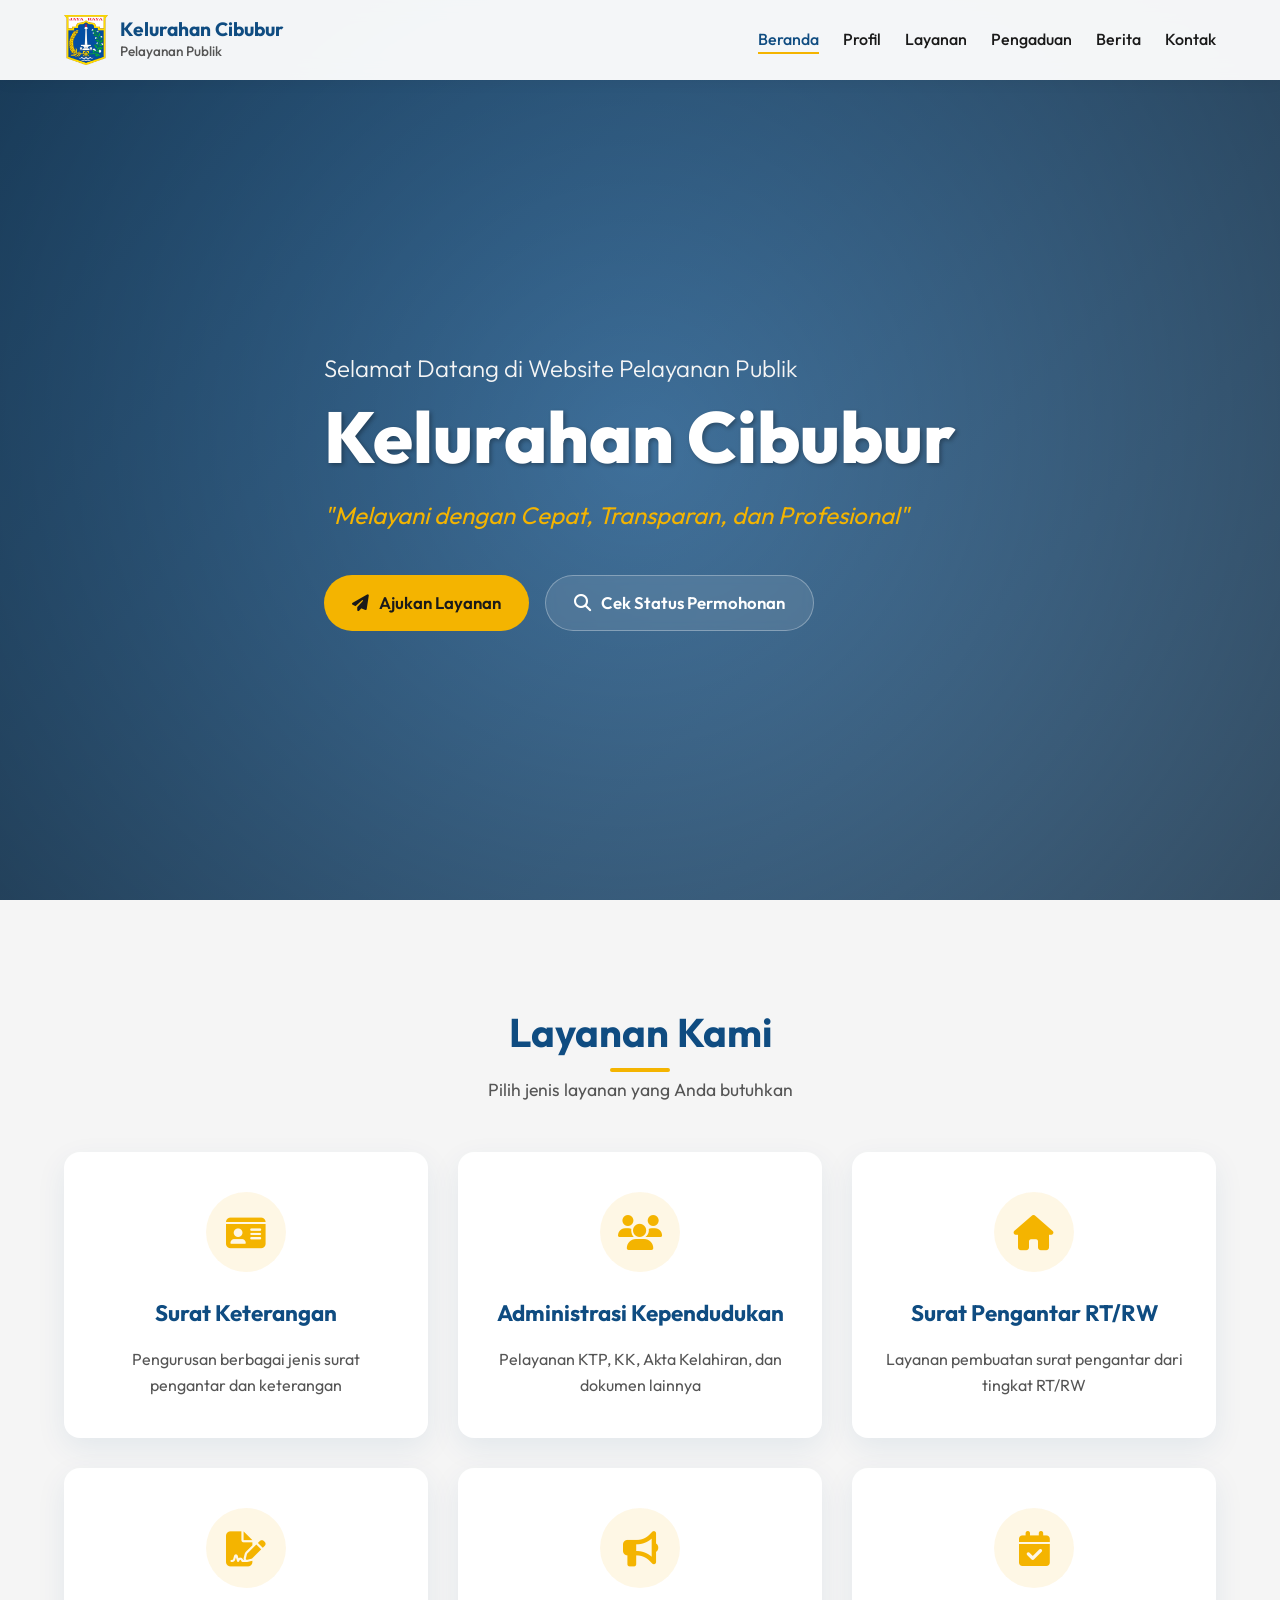
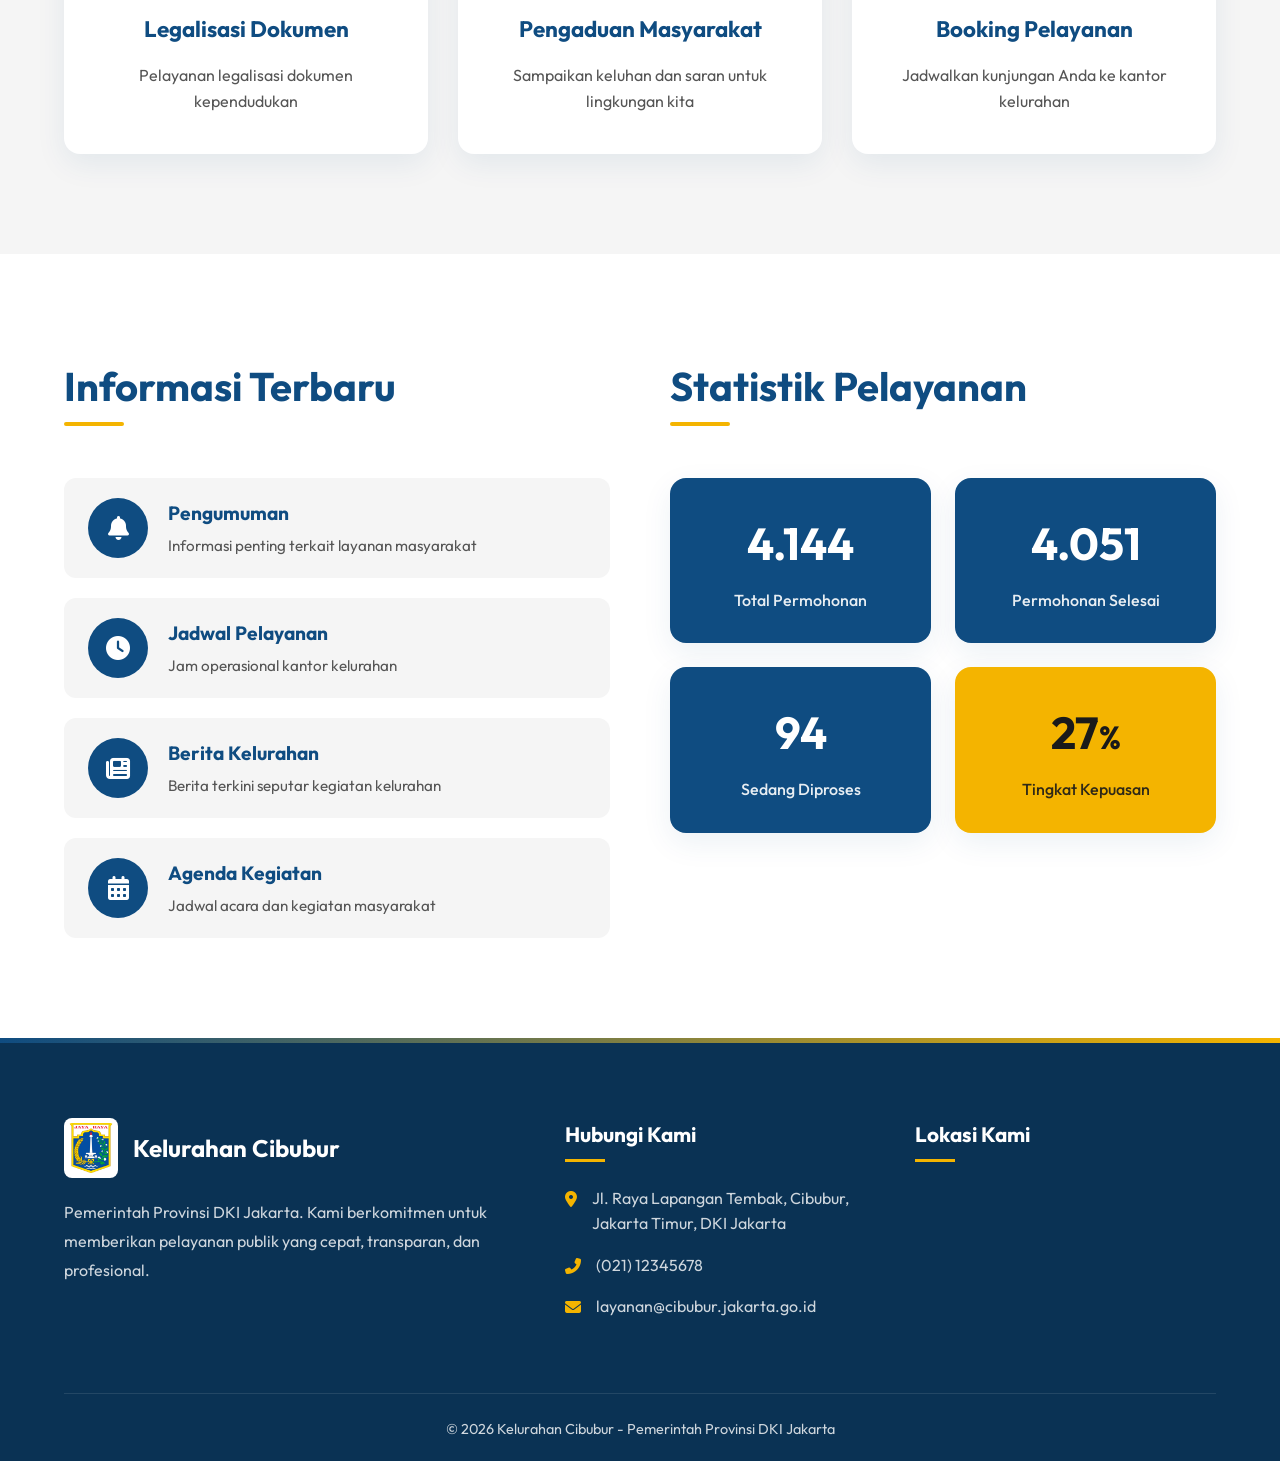
==== index.html @ 8ee26139 "Push awal" ====
<!DOCTYPE html>
<html lang="id">

<head>
    <meta charset="UTF-8">
    <meta name="viewport" content="width=device-width, initial-scale=1.0">
    <title>Pelayanan Publik Kelurahan Cibubur</title>
    <meta name="description"
        content="Website Resmi Pelayanan Publik Kelurahan Cibubur - Melayani dengan Cepat, Transparan, dan Profesional">
    <link rel="preconnect" href="https://fonts.googleapis.com">
    <link rel="preconnect" href="https://fonts.gstatic.com" crossorigin>
    <link href="https://fonts.googleapis.com/css2?family=Outfit:wght@300;400;500;600;700;800&display=swap"
        rel="stylesheet">
    <link rel="stylesheet" href="https://cdnjs.cloudflare.com/ajax/libs/font-awesome/6.4.0/css/all.min.css">
    <link rel="stylesheet" href="style.css">
</head>

<body>

    <!-- Header Section -->
    <header class="header" id="header">
        <div class="container header-container">
            <div class="logo-container">
                <img src="image/Pemprov DKI Jakarta.webp" alt="Logo Pemprov DKI Jakarta" class="logo">
                <div class="logo-text">
                    <h1>Kelurahan Cibubur</h1>
                    <p>Pelayanan Publik</p>
                </div>
            </div>

            <button class="mobile-menu-btn" id="mobile-menu-btn">
                <i class="fas fa-bars"></i>
            </button>

            <nav class="nav-menu" id="nav-menu">
                <ul>
                    <li><a href="#beranda" class="active">Beranda</a></li>
                    <li><a href="#profil">Profil</a></li>
                    <li><a href="#layanan">Layanan</a></li>
                    <li><a href="#pengaduan">Pengaduan</a></li>
                    <li><a href="#berita">Berita</a></li>
                    <li><a href="#kontak">Kontak</a></li>
                </ul>
            </nav>
        </div>
    </header>

    <!-- Hero / Banner Utama Section -->
    <section class="hero" id="beranda">
        <div class="hero-overlay"></div>
        <div class="container hero-content">
            <h2 class="hero-subtitle">Selamat Datang di Website Pelayanan Publik</h2>
            <h1 class="hero-title">Kelurahan Cibubur</h1>
            <p class="hero-tagline">"Melayani dengan Cepat, Transparan, dan Profesional"</p>
            <div class="hero-buttons">
                <a href="#layanan" class="btn btn-primary"><i class="fas fa-paper-plane"></i> Ajukan Layanan</a>
                <a href="#cek-status" class="btn btn-secondary"><i class="fas fa-search"></i> Cek Status Permohonan</a>
            </div>
        </div>
    </section>

    <!-- Menu Layanan Section -->
    <section class="services" id="layanan">
        <div class="container">
            <div class="section-header">
                <h2>Layanan Kami</h2>
                <p>Pilih jenis layanan yang Anda butuhkan</p>
            </div>
            <div class="services-grid">
                <a href="#" class="service-card">
                    <div class="service-icon"><i class="fas fa-id-card"></i></div>
                    <h3>Surat Keterangan</h3>
                    <p>Pengurusan berbagai jenis surat pengantar dan keterangan</p>
                </a>
                <a href="#" class="service-card">
                    <div class="service-icon"><i class="fas fa-users"></i></div>
                    <h3>Administrasi Kependudukan</h3>
                    <p>Pelayanan KTP, KK, Akta Kelahiran, dan dokumen lainnya</p>
                </a>
                <a href="#" class="service-card">
                    <div class="service-icon"><i class="fas fa-home"></i></div>
                    <h3>Surat Pengantar RT/RW</h3>
                    <p>Layanan pembuatan surat pengantar dari tingkat RT/RW</p>
                </a>
                <a href="#" class="service-card">
                    <div class="service-icon"><i class="fas fa-file-signature"></i></div>
                    <h3>Legalisasi Dokumen</h3>
                    <p>Pelayanan legalisasi dokumen kependudukan</p>
                </a>
                <a href="#" class="service-card">
                    <div class="service-icon"><i class="fas fa-bullhorn"></i></div>
                    <h3>Pengaduan Masyarakat</h3>
                    <p>Sampaikan keluhan dan saran untuk lingkungan kita</p>
                </a>
                <a href="#" class="service-card">
                    <div class="service-icon"><i class="fas fa-calendar-check"></i></div>
                    <h3>Booking Pelayanan</h3>
                    <p>Jadwalkan kunjungan Anda ke kantor kelurahan</p>
                </a>
            </div>
        </div>
    </section>

    <!-- Informasi Terbaru & Statistik -->
    <section class="info-stats" id="berita">
        <div class="container">
            <div class="info-stats-grid">

                <!-- Informasi Terbaru -->
                <div class="info-section">
                    <div class="section-header align-left">
                        <h2>Informasi Terbaru</h2>
                    </div>
                    <div class="info-list">
                        <div class="info-item">
                            <div class="info-icon"><i class="fas fa-bell"></i></div>
                            <div class="info-content">
                                <h4>Pengumuman</h4>
                                <p>Informasi penting terkait layanan masyarakat</p>
                            </div>
                        </div>
                        <div class="info-item">
                            <div class="info-icon"><i class="fas fa-clock"></i></div>
                            <div class="info-content">
                                <h4>Jadwal Pelayanan</h4>
                                <p>Jam operasional kantor kelurahan</p>
                            </div>
                        </div>
                        <div class="info-item">
                            <div class="info-icon"><i class="fas fa-newspaper"></i></div>
                            <div class="info-content">
                                <h4>Berita Kelurahan</h4>
                                <p>Berita terkini seputar kegiatan kelurahan</p>
                            </div>
                        </div>
                        <div class="info-item">
                            <div class="info-icon"><i class="fas fa-calendar-alt"></i></div>
                            <div class="info-content">
                                <h4>Agenda Kegiatan</h4>
                                <p>Jadwal acara dan kegiatan masyarakat</p>
                            </div>
                        </div>
                    </div>
                </div>

                <!-- Statistik Pelayanan -->
                <div class="stats-section">
                    <div class="section-header align-left">
                        <h2>Statistik Pelayanan</h2>
                    </div>
                    <div class="stats-grid">
                        <div class="stat-card">
                            <div class="stat-number" data-target="15234">0</div>
                            <div class="stat-label">Total Permohonan</div>
                        </div>
                        <div class="stat-card">
                            <div class="stat-number" data-target="14890">0</div>
                            <div class="stat-label">Permohonan Selesai</div>
                        </div>
                        <div class="stat-card">
                            <div class="stat-number" data-target="344">0</div>
                            <div class="stat-label">Sedang Diproses</div>
                        </div>
                        <div class="stat-card highlight-stat">
                            <div class="stat-number" data-target="98">%</div>
                            <div class="stat-label">Tingkat Kepuasan</div>
                        </div>
                    </div>
                </div>

            </div>
        </div>
    </section>

    <!-- Footer & Kontak -->
    <footer class="footer" id="kontak">
        <div class="container">
            <div class="footer-grid">

                <div class="footer-about">
                    <div class="footer-logo">
                        <img src="image/Pemprov DKI Jakarta.webp" alt="Logo DKI Jakarta">
                        <h3>Kelurahan Cibubur</h3>
                    </div>
                    <p>Pemerintah Provinsi DKI Jakarta. Kami berkomitmen untuk memberikan pelayanan publik yang cepat,
                        transparan, dan profesional.</p>
                </div>

                <div class="footer-contact">
                    <h3>Hubungi Kami</h3>
                    <ul class="contact-list">
                        <li>
                            <i class="fas fa-map-marker-alt"></i>
                            <span>Jl. Raya Lapangan Tembak, Cibubur, Jakarta Timur, DKI Jakarta</span>
                        </li>
                        <li>
                            <i class="fas fa-phone-alt"></i>
                            <span>(021) 12345678</span>
                        </li>
                        <li>
                            <i class="fas fa-envelope"></i>
                            <span>layanan@cibubur.jakarta.go.id</span>
                        </li>
                    </ul>
                </div>

                <div class="footer-maps">
                    <h3>Lokasi Kami</h3>
                    <div class="map-container">
                        <!-- Embed Google Maps Dummy for presentation -->
                        <iframe src="https://maps.google.com/maps?q=Kantor+Kelurahan+Cibubur,+Jakarta+Timur&t=&z=15&ie=UTF8&iwloc=&output=embed" width="100%" height="150"
                            style="border:0; border-radius: 8px;" allowfullscreen="" loading="lazy"
                            referrerpolicy="no-referrer-when-downgrade"></iframe>
                    </div>
                </div>

            </div>

            <div class="footer-bottom">
                <p>&copy; 2026 Kelurahan Cibubur - Pemerintah Provinsi DKI Jakarta</p>
            </div>
        </div>
    </footer>

    <script src="script.js"></script>
</body>

</html>
---- style.css ----
/* --- CSS Variables & Resets --- */
:root {
    --primary-color: #0F4C81;   /* Biru tua */
    --secondary-color: #F4B400; /* Emas */
    --bg-light: #F5F5F5;        /* Abu-abu muda */
    --text-light: #FFFFFF;      /* Putih */
    --text-dark: #1A1A1A;
    --text-muted: #555555;
    --border-color: #E2E8F0;
    --box-shadow: 0 10px 30px rgba(15, 76, 129, 0.08);
    --transition: all 0.3s cubic-bezier(0.25, 0.8, 0.25, 1);
}

* {
    margin: 0;
    padding: 0;
    box-sizing: border-box;
    font-family: 'Outfit', sans-serif;
}

html {
    scroll-behavior: smooth;
}

body {
    background-color: var(--text-light);
    color: var(--text-dark);
    line-height: 1.6;
    overflow-x: hidden;
}

ul {
    list-style: none;
}

a {
    text-decoration: none;
    color: inherit;
}

.container {
    max-width: 1200px;
    margin: 0 auto;
    padding: 0 24px;
}

/* --- Section Titles --- */
.section-header {
    text-align: center;
    margin-bottom: 48px;
}

.section-header.align-left {
    text-align: left;
}

.section-header h2 {
    font-size: 2.5rem;
    color: var(--primary-color);
    margin-bottom: 12px;
    position: relative;
    display: inline-block;
}

.section-header h2::after {
    content: '';
    position: absolute;
    bottom: -8px;
    left: 50%;
    transform: translateX(-50%);
    width: 60px;
    height: 4px;
    background-color: var(--secondary-color);
    border-radius: 2px;
}

.section-header.align-left h2::after {
    left: 0;
    transform: none;
}

.section-header p {
    color: var(--text-muted);
    font-size: 1.1rem;
}

/* --- Buttons --- */
.btn {
    display: inline-flex;
    align-items: center;
    justify-content: center;
    gap: 10px;
    padding: 14px 28px;
    border-radius: 50px;
    font-weight: 600;
    font-size: 1.05rem;
    transition: var(--transition);
    cursor: pointer;
    border: none;
}

.btn-primary {
    background-color: var(--secondary-color);
    color: var(--text-dark);
}

.btn-primary:hover {
    background-color: #f7c32a;
    transform: translateY(-3px);
    box-shadow: 0 8px 20px rgba(244, 180, 0, 0.4);
}

.btn-secondary {
    background-color: rgba(255, 255, 255, 0.1);
    color: var(--text-light);
    border: 1px solid rgba(255, 255, 255, 0.3);
    backdrop-filter: blur(5px);
}

.btn-secondary:hover {
    background-color: var(--text-light);
    color: var(--primary-color);
    transform: translateY(-3px);
}


/* --- Header --- */
.header {
    position: fixed;
    top: 0;
    left: 0;
    width: 100%;
    z-index: 1000;
    background-color: rgba(255, 255, 255, 0.95);
    backdrop-filter: blur(10px);
    box-shadow: 0 2px 15px rgba(0,0,0,0.05);
    transition: var(--transition);
    padding: 15px 0;
}

.header.scrolled {
    padding: 10px 0;
}

.header-container {
    display: flex;
    justify-content: space-between;
    align-items: center;
}

.logo-container {
    display: flex;
    align-items: center;
    gap: 12px;
}

.logo {
    height: 50px;
    width: auto;
}

.logo-text h1 {
    font-size: 1.2rem;
    font-weight: 700;
    color: var(--primary-color);
    line-height: 1.2;
}

.logo-text p {
    font-size: 0.85rem;
    color: var(--text-muted);
    font-weight: 500;
}

.nav-menu ul {
    display: flex;
    gap: 24px;
}

.nav-menu a {
    font-weight: 500;
    color: var(--text-dark);
    font-size: 1rem;
    position: relative;
    padding: 5px 0;
    transition: var(--transition);
}

.nav-menu a:hover, .nav-menu a.active {
    color: var(--primary-color);
}

.nav-menu a::after {
    content: '';
    position: absolute;
    bottom: 0;
    left: 0;
    width: 0;
    height: 2px;
    background-color: var(--secondary-color);
    transition: var(--transition);
}

.nav-menu a:hover::after, .nav-menu a.active::after {
    width: 100%;
}

.mobile-menu-btn {
    display: none;
    background: none;
    border: none;
    font-size: 1.5rem;
    color: var(--primary-color);
    cursor: pointer;
}

/* --- Hero Section --- */
.hero {
    position: relative;
    height: 100vh;
    min-height: 600px;
    display: flex;
    align-items: center;
    background: linear-gradient(135deg, rgba(15,76,129,0.9) 0%, rgba(15,76,129,0.7) 100%), url('https://images.unsplash.com/photo-1544253342-990a48b598d1?ixlib=rb-4.0.3&auto=format&fit=crop&w=2070&q=80') center/cover;
    background-attachment: fixed;
    color: var(--text-light);
    padding-top: 80px;
}

.hero-overlay {
    position: absolute;
    top: 0;
    left: 0;
    right: 0;
    bottom: 0;
    background: radial-gradient(circle at center, transparent 0%, rgba(0,0,0,0.4) 100%);
}

.hero-content {
    position: relative;
    z-index: 10;
    max-width: 800px;
    text-align: left;
    animation: fadeInUp 1s ease;
}

.hero-subtitle {
    font-size: 1.5rem;
    font-weight: 300;
    margin-bottom: 10px;
    color: var(--bg-light);
}

.hero-title {
    font-size: 4.5rem;
    font-weight: 800;
    line-height: 1.1;
    margin-bottom: 20px;
    color: var(--text-light);
    text-shadow: 2px 2px 4px rgba(0,0,0,0.3);
}

.hero-tagline {
    font-size: 1.5rem;
    font-weight: 400;
    margin-bottom: 40px;
    color: var(--secondary-color);
    font-style: italic;
}

.hero-buttons {
    display: flex;
    gap: 16px;
    flex-wrap: wrap;
}

@keyframes fadeInUp {
    from {
        opacity: 0;
        transform: translateY(30px);
    }
    to {
        opacity: 1;
        transform: translateY(0);
    }
}

/* --- Services Section --- */
.services {
    padding: 100px 0;
    background-color: var(--bg-light);
}

.services-grid {
    display: grid;
    grid-template-columns: repeat(auto-fit, minmax(300px, 1fr));
    gap: 30px;
}

.service-card {
    background: var(--text-light);
    padding: 40px 30px;
    border-radius: 16px;
    text-align: center;
    box-shadow: var(--box-shadow);
    transition: var(--transition);
    position: relative;
    overflow: hidden;
    z-index: 1;
}

.service-card::before {
    content: '';
    position: absolute;
    top: 0;
    left: 0;
    width: 100%;
    height: 0;
    background-color: var(--primary-color);
    transition: var(--transition);
    z-index: -1;
    border-radius: 16px;
}

.service-card:hover {
    transform: translateY(-10px);
}

.service-card:hover::before {
    height: 100%;
}

.service-icon {
    width: 80px;
    height: 80px;
    background-color: rgba(244, 180, 0, 0.1);
    color: var(--secondary-color);
    border-radius: 50%;
    display: flex;
    align-items: center;
    justify-content: center;
    font-size: 2.2rem;
    margin: 0 auto 24px;
    transition: var(--transition);
}

.service-card:hover .service-icon {
    background-color: var(--secondary-color);
    color: var(--primary-color);
}

.service-card h3 {
    font-size: 1.4rem;
    color: var(--primary-color);
    margin-bottom: 15px;
    transition: var(--transition);
}

.service-card p {
    color: var(--text-muted);
    font-size: 1rem;
    transition: var(--transition);
}

.service-card:hover h3, .service-card:hover p {
    color: var(--text-light);
}

/* --- Info & Stats Section --- */
.info-stats {
    padding: 100px 0;
    background-color: var(--text-light);
}

.info-stats-grid {
    display: grid;
    grid-template-columns: 1fr 1fr;
    gap: 60px;
}

.info-list {
    display: flex;
    flex-direction: column;
    gap: 20px;
}

.info-item {
    display: flex;
    align-items: center;
    gap: 20px;
    padding: 20px;
    background-color: var(--bg-light);
    border-radius: 12px;
    transition: var(--transition);
    border-left: 4px solid transparent;
}

.info-item:hover {
    border-left-color: var(--secondary-color);
    box-shadow: var(--box-shadow);
    transform: translateX(5px);
}

.info-icon {
    width: 60px;
    height: 60px;
    background-color: var(--primary-color);
    color: var(--text-light);
    border-radius: 50%;
    display: flex;
    align-items: center;
    justify-content: center;
    font-size: 1.5rem;
}

.info-content h4 {
    color: var(--primary-color);
    font-size: 1.2rem;
    margin-bottom: 5px;
}

.info-content p {
    color: var(--text-muted);
    font-size: 0.95rem;
}

/* Stats Grid */
.stats-grid {
    display: grid;
    grid-template-columns: repeat(2, 1fr);
    gap: 24px;
}

.stat-card {
    background-color: var(--primary-color);
    color: var(--text-light);
    padding: 30px 20px;
    border-radius: 16px;
    text-align: center;
    box-shadow: var(--box-shadow);
    transition: var(--transition);
}

.stat-card:hover {
    transform: translateY(-5px);
}

.stat-card.highlight-stat {
    background-color: var(--secondary-color);
    color: var(--text-dark);
}

.stat-number {
    font-size: 2.8rem;
    font-weight: 700;
    margin-bottom: 8px;
}

.highlight-stat .stat-number::after {
    content: '%';
    font-size: 2rem;
}

.stat-label {
    font-size: 1rem;
    font-weight: 500;
    opacity: 0.9;
}


/* --- Footer --- */
.footer {
    background-color: #0A3254; /* Darker variant of primary */
    color: rgba(255, 255, 255, 0.8);
    padding: 80px 0 20px;
    position: relative;
    overflow: hidden;
}

.footer::before {
    content: '';
    position: absolute;
    top: 0;
    left: 0;
    width: 100%;
    height: 5px;
    background: linear-gradient(90deg, var(--primary-color), var(--secondary-color));
}

.footer-grid {
    display: grid;
    grid-template-columns: 1.5fr 1fr 1fr;
    gap: 50px;
    margin-bottom: 50px;
}

.footer-about p {
    margin-top: 20px;
    line-height: 1.8;
}

.footer-logo {
    display: flex;
    align-items: center;
    gap: 15px;
}

.footer-logo img {
    height: 60px;
    background-color: white;
    border-radius: 8px;
    padding: 5px;
}

.footer-logo h3 {
    color: var(--text-light);
    font-size: 1.5rem;
}

.footer-contact h3, .footer-maps h3 {
    color: var(--text-light);
    margin-bottom: 24px;
    font-size: 1.3rem;
    position: relative;
    padding-bottom: 10px;
}

.footer-contact h3::after, .footer-maps h3::after {
    content: '';
    position: absolute;
    bottom: 0;
    left: 0;
    width: 40px;
    height: 3px;
    background-color: var(--secondary-color);
}

.contact-list li {
    display: flex;
    gap: 15px;
    margin-bottom: 16px;
    align-items: flex-start;
}

.contact-list i {
    color: var(--secondary-color);
    margin-top: 5px;
}

.footer-bottom {
    text-align: center;
    padding-top: 24px;
    border-top: 1px solid rgba(255, 255, 255, 0.1);
    font-size: 0.9rem;
}

/* --- Responsive Design --- */
@media (max-width: 992px) {
    .info-stats-grid {
        grid-template-columns: 1fr;
    }
    
    .footer-grid {
        grid-template-columns: 1fr 1fr;
    }
}

@media (max-width: 768px) {
    .hero-title {
        font-size: 3rem;
    }
    
    .hero-tagline {
        font-size: 1.2rem;
    }
    
    .footer-grid {
        grid-template-columns: 1fr;
    }
    
    .mobile-menu-btn {
        display: block;
    }
    
    .nav-menu {
        position: absolute;
        top: 100%;
        left: 0;
        width: 100%;
        background-color: var(--text-light);
        padding: 20px 0;
        box-shadow: 0 10px 15px rgba(0,0,0,0.1);
        clip-path: polygon(0 0, 100% 0, 100% 0, 0 0);
        transition: var(--transition);
    }
    
    .nav-menu.active {
        clip-path: polygon(0 0, 100% 0, 100% 100%, 0 100%);
    }
    
    .nav-menu ul {
        flex-direction: column;
        align-items: center;
        gap: 20px;
    }
}

@media (max-width: 480px) {
    .stats-grid {
        grid-template-columns: 1fr;
    }
}
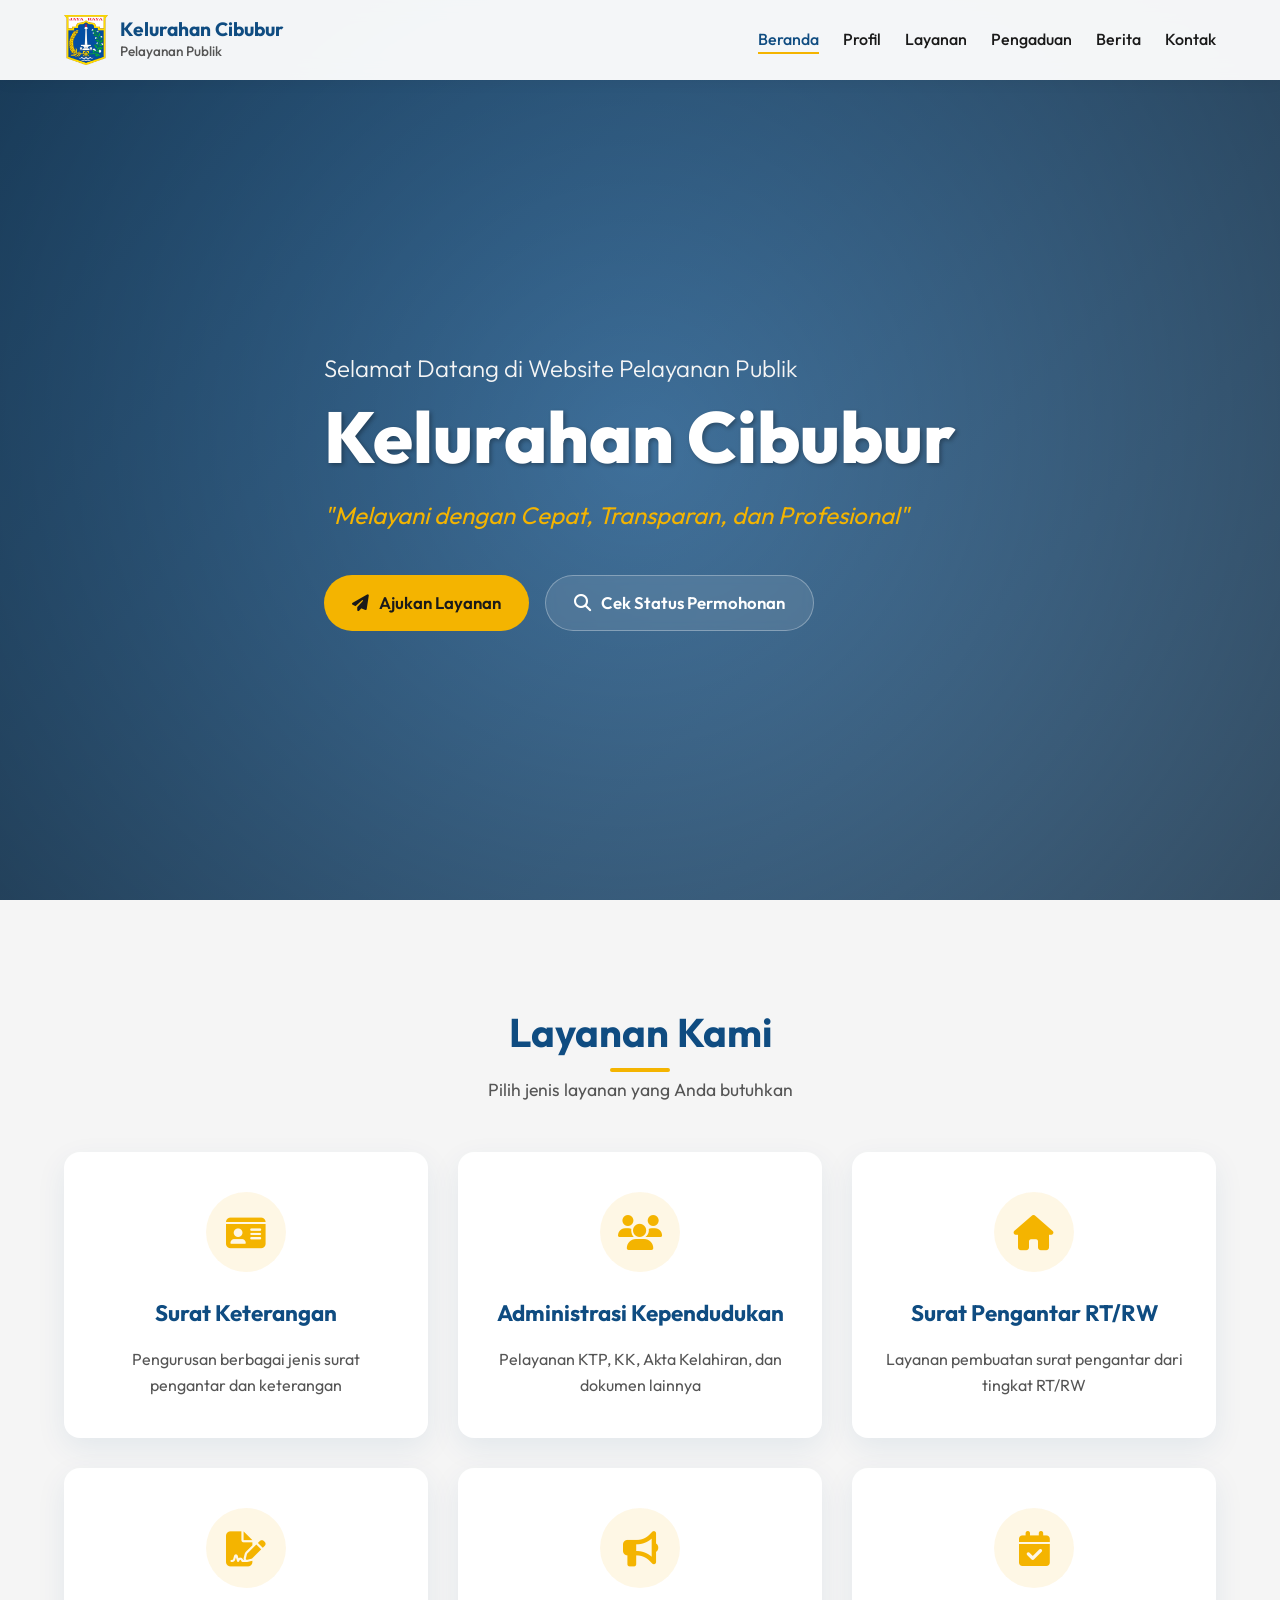
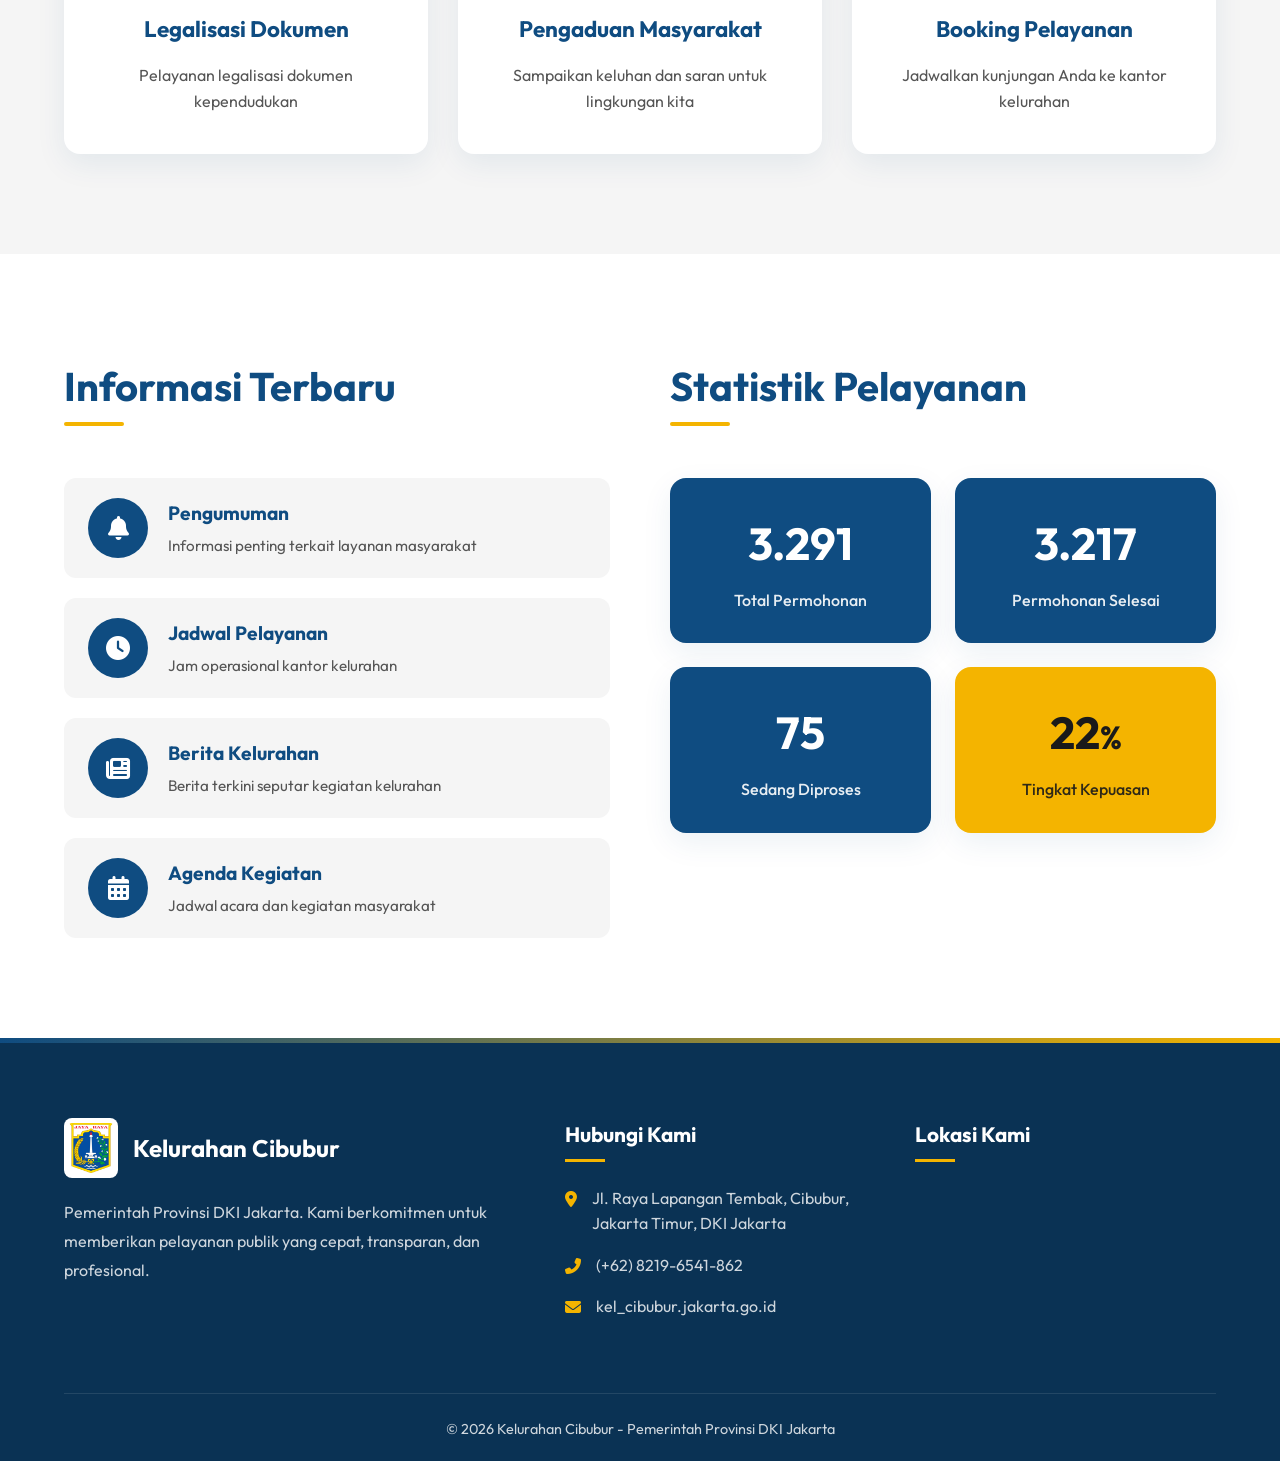
==== commit ab56e8b1: "2" ====
--- a/index.html
+++ b/index.html
@@ -195,11 +195,11 @@
                         </li>
                         <li>
                             <i class="fas fa-phone-alt"></i>
-                            <span>(021) 12345678</span>
+                            <span>(+62) 8219-6541-862</span>
                         </li>
                         <li>
                             <i class="fas fa-envelope"></i>
-                            <span>layanan@cibubur.jakarta.go.id</span>
+                            <span>kel_cibubur.jakarta.go.id</span>
                         </li>
                     </ul>
                 </div>
@@ -208,9 +208,10 @@
                     <h3>Lokasi Kami</h3>
                     <div class="map-container">
                         <!-- Embed Google Maps Dummy for presentation -->
-                        <iframe src="https://maps.google.com/maps?q=Kantor+Kelurahan+Cibubur,+Jakarta+Timur&t=&z=15&ie=UTF8&iwloc=&output=embed" width="100%" height="150"
-                            style="border:0; border-radius: 8px;" allowfullscreen="" loading="lazy"
-                            referrerpolicy="no-referrer-when-downgrade"></iframe>
+                        <iframe
+                            src="https://maps.google.com/maps?q=Kantor+Kelurahan+Cibubur,+Jakarta+Timur&t=&z=15&ie=UTF8&iwloc=&output=embed"
+                            width="100%" height="150" style="border:0; border-radius: 8px;" allowfullscreen=""
+                            loading="lazy" referrerpolicy="no-referrer-when-downgrade"></iframe>
                     </div>
                 </div>
 
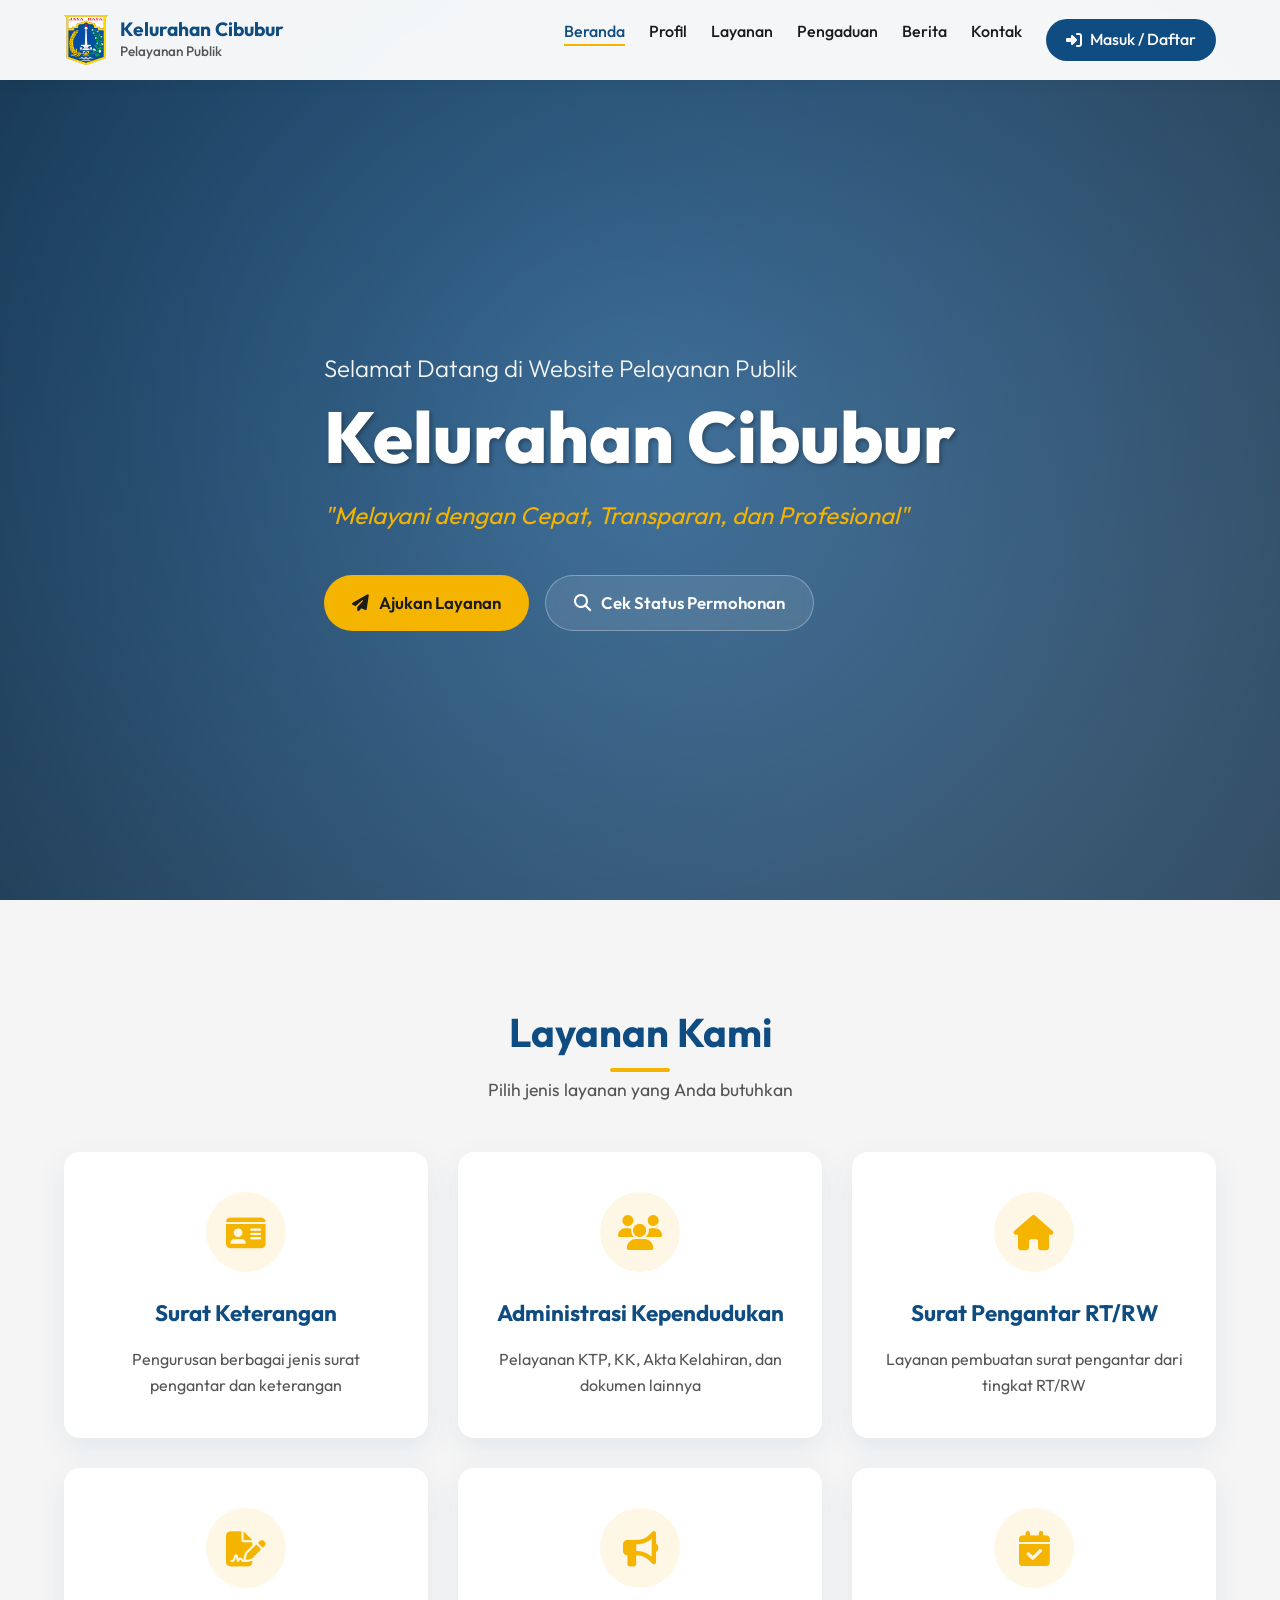
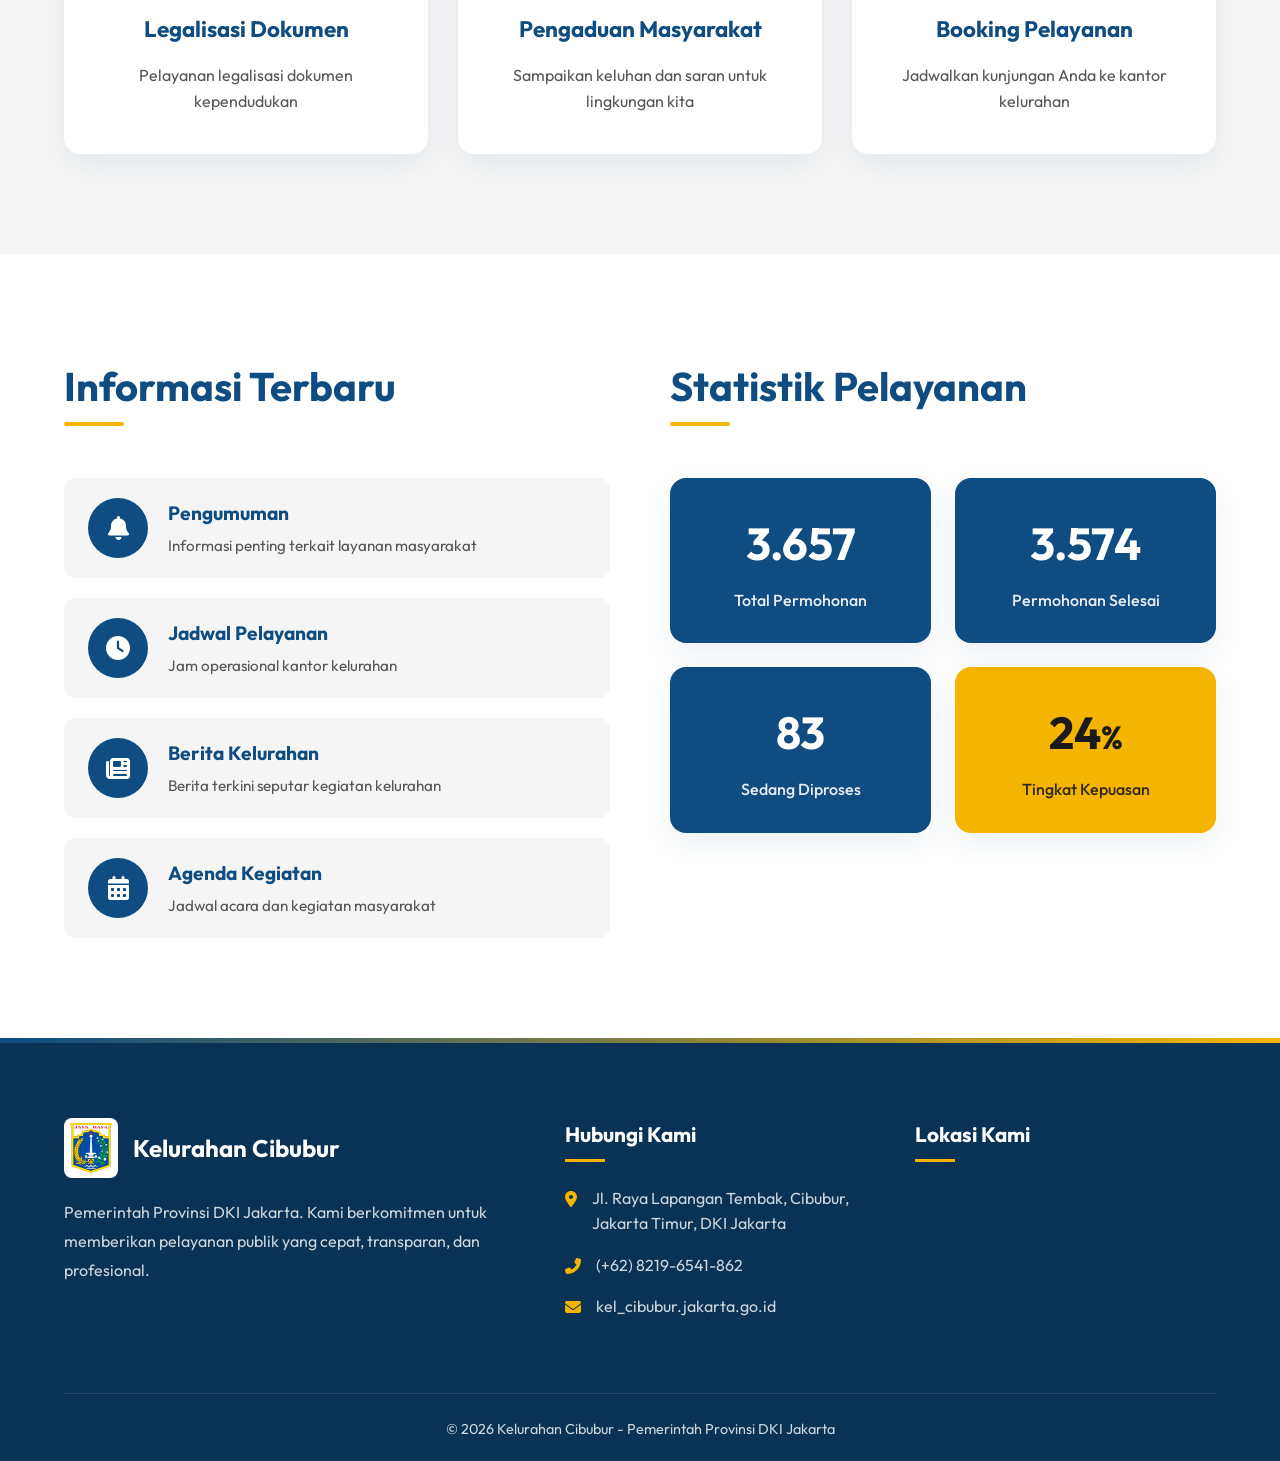
==== commit 512dd8cb: "3" ====
--- a/index.html
+++ b/index.html
@@ -40,6 +40,7 @@
                     <li><a href="#pengaduan">Pengaduan</a></li>
                     <li><a href="#berita">Berita</a></li>
                     <li><a href="#kontak">Kontak</a></li>
+                    <li class="nav-login-item"><a href="login.html" class="btn-login-nav"><i class="fas fa-sign-in-alt"></i> Masuk / Daftar</a></li>
                 </ul>
             </nav>
         </div>
--- a/style.css
+++ b/style.css
@@ -214,6 +214,72 @@
     cursor: pointer;
 }
 
+/* --- User Profile Nav --- */
+.user-profile-nav {
+    position: relative;
+}
+
+.btn-login-nav {
+    background-color: var(--primary-color);
+    color: var(--text-light) !important;
+    padding: 8px 20px !important;
+    border-radius: 50px;
+    display: flex;
+    align-items: center;
+    gap: 8px;
+}
+
+.btn-login-nav:hover {
+    background-color: var(--secondary-color);
+    color: var(--text-dark) !important;
+}
+
+.btn-login-nav::after {
+    display: none !important; /* Hide underline for this specific button */
+}
+
+.profile-dropdown {
+    position: absolute;
+    top: 100%;
+    right: 0;
+    margin-top: 10px;
+    background: var(--text-light);
+    border-radius: 10px;
+    box-shadow: 0 10px 25px rgba(0,0,0,0.1);
+    width: 200px;
+    opacity: 0;
+    visibility: hidden;
+    transform: translateY(10px);
+    transition: var(--transition);
+}
+
+.user-profile-nav:hover .profile-dropdown {
+    opacity: 1;
+    visibility: visible;
+    transform: translateY(0);
+}
+
+.profile-dropdown a {
+    display: block;
+    padding: 12px 20px !important;
+    color: var(--text-dark) !important;
+    border-bottom: 1px solid var(--border-color);
+}
+
+.profile-dropdown a:last-child {
+    border-bottom: none;
+    color: #e74c3c !important;
+}
+
+.profile-dropdown a:hover {
+    background-color: var(--bg-light);
+    color: var(--primary-color) !important;
+}
+
+.profile-dropdown a::after {
+    display: none !important;
+}
+
 /* --- Hero Section --- */
 .hero {
     position: relative;
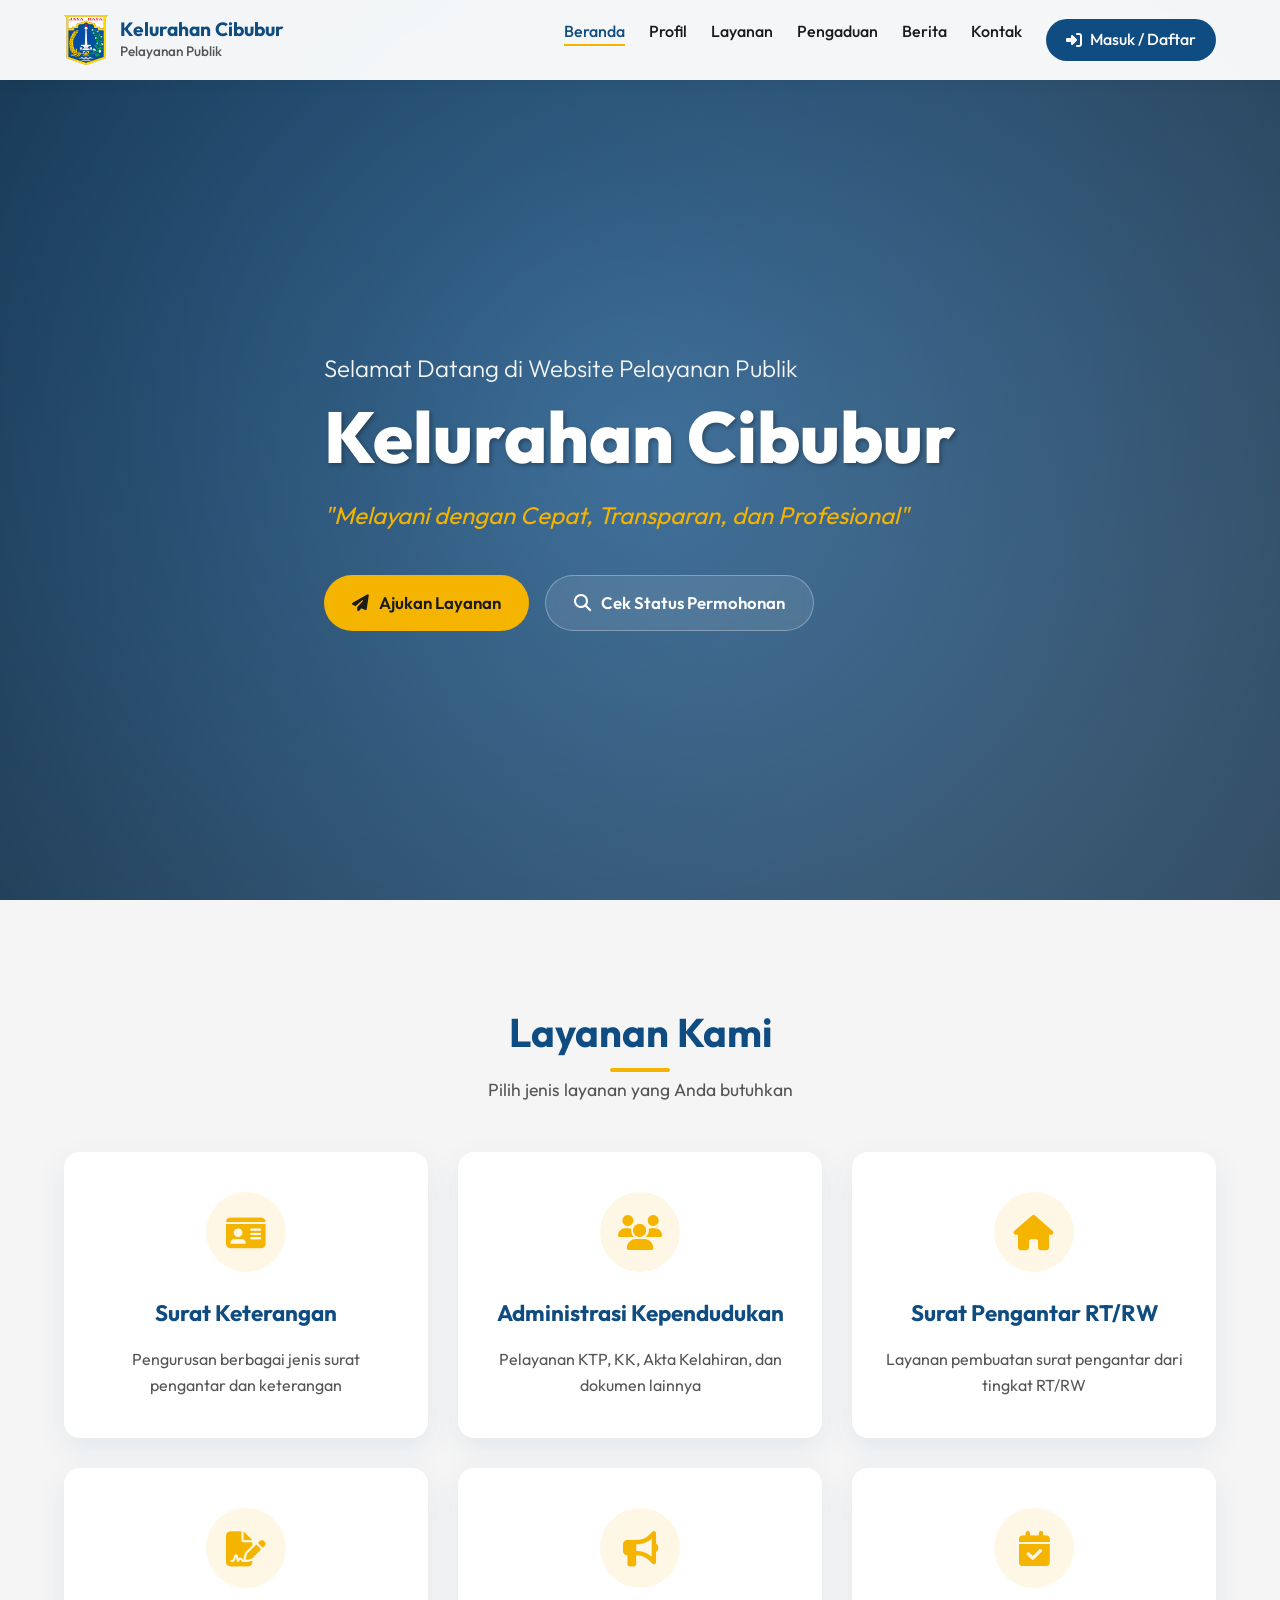
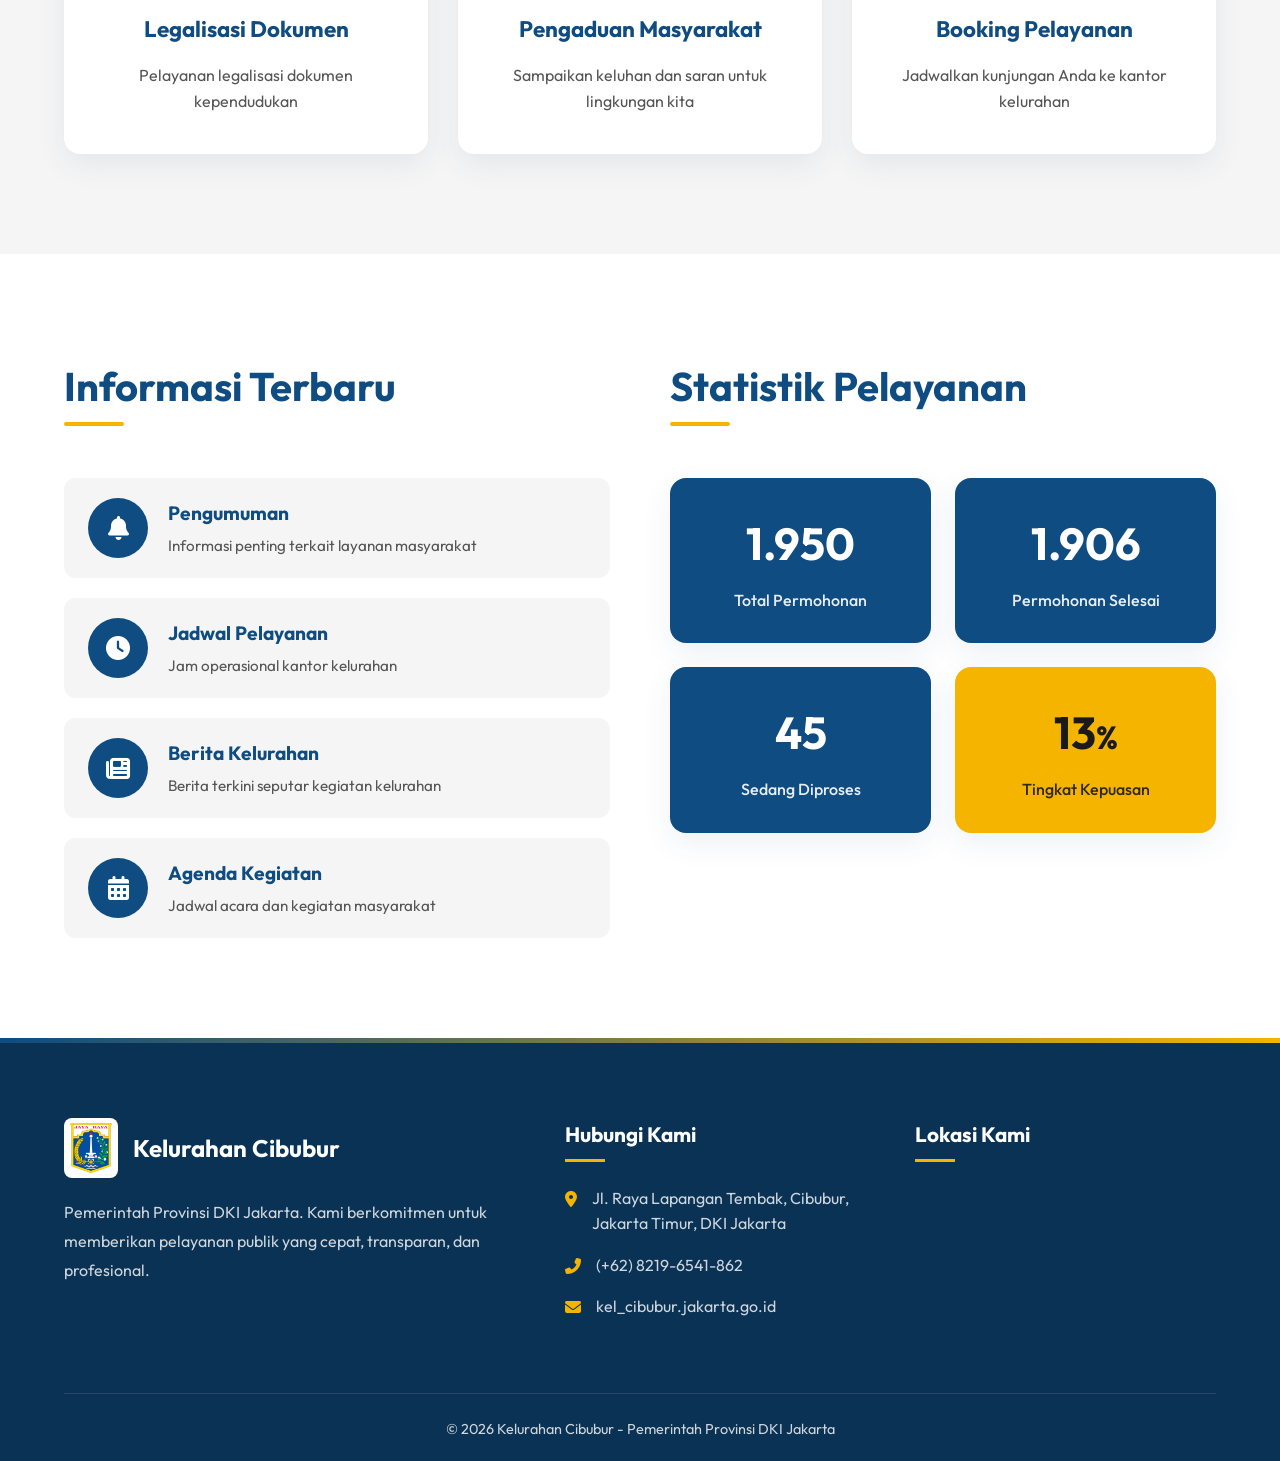
==== commit bf21cd03: "4" ====
--- a/index.html
+++ b/index.html
@@ -35,7 +35,7 @@
             <nav class="nav-menu" id="nav-menu">
                 <ul>
                     <li><a href="#beranda" class="active">Beranda</a></li>
-                    <li><a href="#profil">Profil</a></li>
+                    <li><a href="profil.html">Profil</a></li>
                     <li><a href="#layanan">Layanan</a></li>
                     <li><a href="#pengaduan">Pengaduan</a></li>
                     <li><a href="#berita">Berita</a></li>
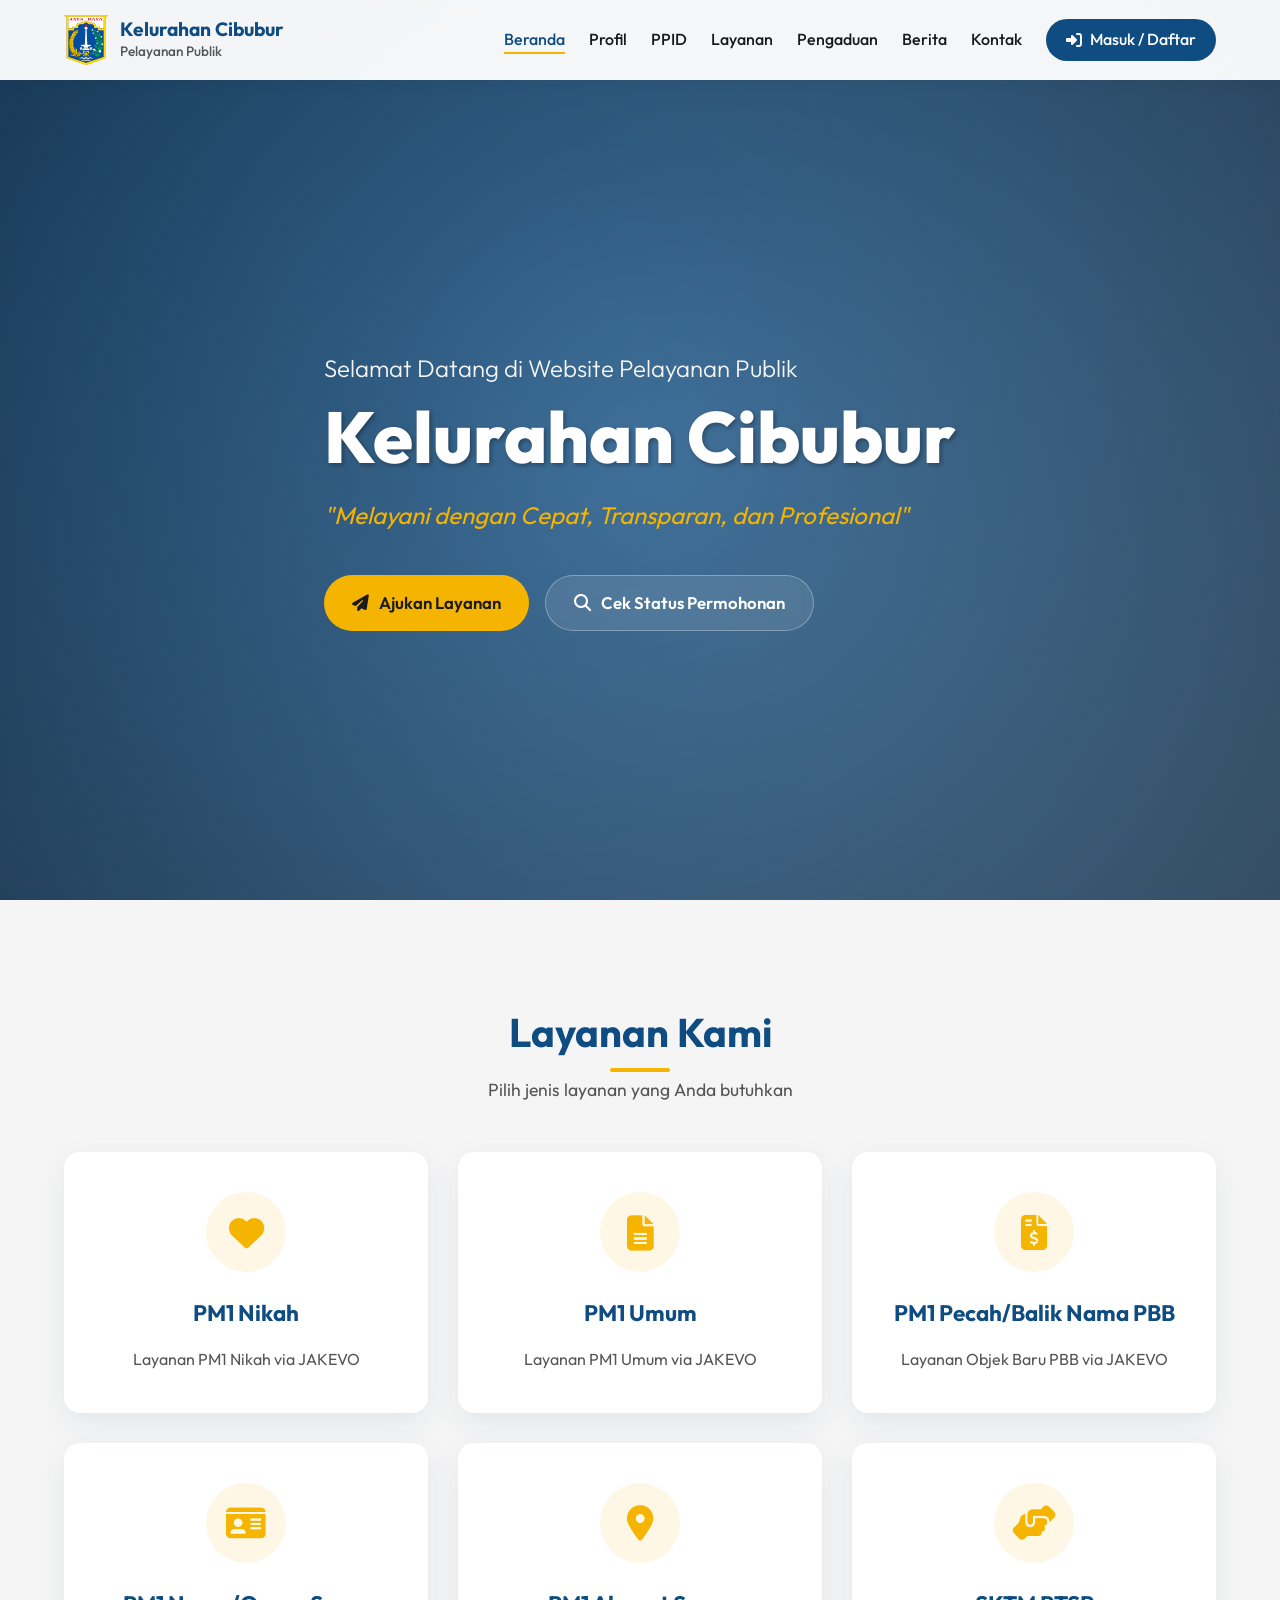
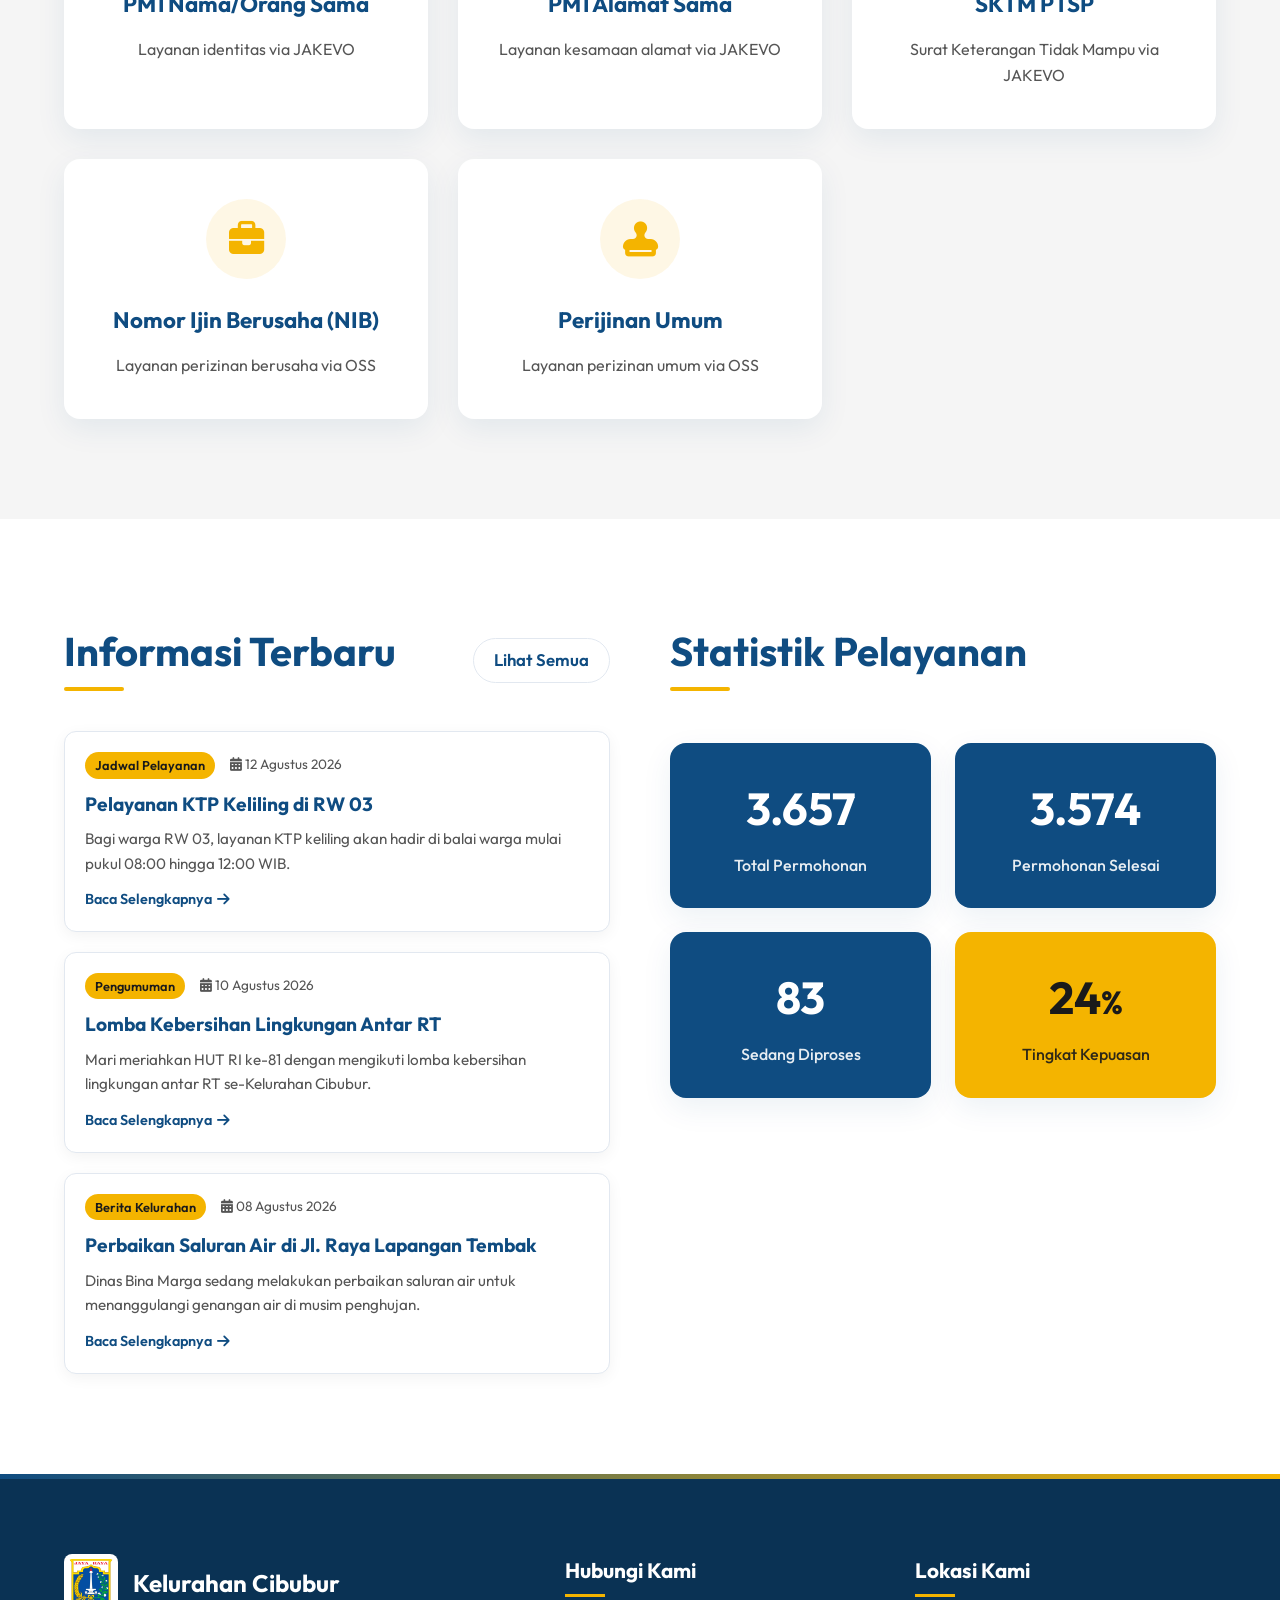
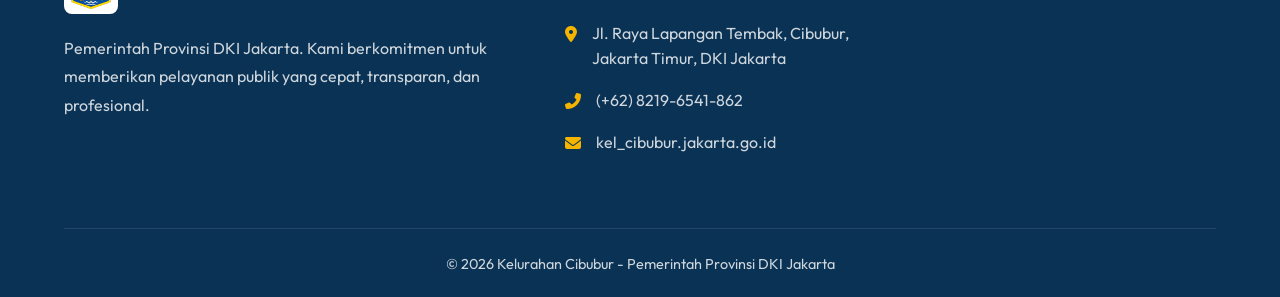
==== commit 1cba6c8f: "2" ====
--- a/index.html
+++ b/index.html
@@ -13,6 +13,8 @@
         rel="stylesheet">
     <link rel="stylesheet" href="https://cdnjs.cloudflare.com/ajax/libs/font-awesome/6.4.0/css/all.min.css">
     <link rel="stylesheet" href="style.css">
+    <link rel="stylesheet" href="berita.css">
+    <link rel="icon" type="image/webp" href="image/Pemprov DKI Jakarta.webp">
 </head>
 
 <body>
@@ -36,6 +38,7 @@
                 <ul>
                     <li><a href="#beranda" class="active">Beranda</a></li>
                     <li><a href="profil.html">Profil</a></li>
+                    <li><a href="ppid.html">PPID</a></li>
                     <li><a href="#layanan">Layanan</a></li>
                     <li><a href="#pengaduan">Pengaduan</a></li>
                     <li><a href="#berita">Berita</a></li>
@@ -68,35 +71,45 @@
                 <p>Pilih jenis layanan yang Anda butuhkan</p>
             </div>
             <div class="services-grid">
-                <a href="#" class="service-card">
+                <a href="https://jakevo.jakarta.go.id" target="_blank" rel="noopener noreferrer" class="service-card">
+                    <div class="service-icon"><i class="fas fa-heart"></i></div>
+                    <h3>PM1 Nikah</h3>
+                    <p>Layanan PM1 Nikah via JAKEVO</p>
+                </a>
+                <a href="https://jakevo.jakarta.go.id" target="_blank" rel="noopener noreferrer" class="service-card">
+                    <div class="service-icon"><i class="fas fa-file-alt"></i></div>
+                    <h3>PM1 Umum</h3>
+                    <p>Layanan PM1 Umum via JAKEVO</p>
+                </a>
+                <a href="https://jakevo.jakarta.go.id" target="_blank" rel="noopener noreferrer" class="service-card">
+                    <div class="service-icon"><i class="fas fa-file-invoice-dollar"></i></div>
+                    <h3>PM1 Pecah/Balik Nama PBB</h3>
+                    <p>Layanan Objek Baru PBB via JAKEVO</p>
+                </a>
+                <a href="https://jakevo.jakarta.go.id" target="_blank" rel="noopener noreferrer" class="service-card">
                     <div class="service-icon"><i class="fas fa-id-card"></i></div>
-                    <h3>Surat Keterangan</h3>
-                    <p>Pengurusan berbagai jenis surat pengantar dan keterangan</p>
-                </a>
-                <a href="#" class="service-card">
-                    <div class="service-icon"><i class="fas fa-users"></i></div>
-                    <h3>Administrasi Kependudukan</h3>
-                    <p>Pelayanan KTP, KK, Akta Kelahiran, dan dokumen lainnya</p>
-                </a>
-                <a href="#" class="service-card">
-                    <div class="service-icon"><i class="fas fa-home"></i></div>
-                    <h3>Surat Pengantar RT/RW</h3>
-                    <p>Layanan pembuatan surat pengantar dari tingkat RT/RW</p>
-                </a>
-                <a href="#" class="service-card">
-                    <div class="service-icon"><i class="fas fa-file-signature"></i></div>
-                    <h3>Legalisasi Dokumen</h3>
-                    <p>Pelayanan legalisasi dokumen kependudukan</p>
-                </a>
-                <a href="#" class="service-card">
-                    <div class="service-icon"><i class="fas fa-bullhorn"></i></div>
-                    <h3>Pengaduan Masyarakat</h3>
-                    <p>Sampaikan keluhan dan saran untuk lingkungan kita</p>
-                </a>
-                <a href="#" class="service-card">
-                    <div class="service-icon"><i class="fas fa-calendar-check"></i></div>
-                    <h3>Booking Pelayanan</h3>
-                    <p>Jadwalkan kunjungan Anda ke kantor kelurahan</p>
+                    <h3>PM1 Nama/Orang Sama</h3>
+                    <p>Layanan identitas via JAKEVO</p>
+                </a>
+                <a href="https://jakevo.jakarta.go.id" target="_blank" rel="noopener noreferrer" class="service-card">
+                    <div class="service-icon"><i class="fas fa-map-marker-alt"></i></div>
+                    <h3>PM1 Alamat Sama</h3>
+                    <p>Layanan kesamaan alamat via JAKEVO</p>
+                </a>
+                <a href="https://jakevo.jakarta.go.id" target="_blank" rel="noopener noreferrer" class="service-card">
+                    <div class="service-icon"><i class="fas fa-hands-helping"></i></div>
+                    <h3>SKTM PTSP</h3>
+                    <p>Surat Keterangan Tidak Mampu via JAKEVO</p>
+                </a>
+                <a href="https://oss.go.id" target="_blank" rel="noopener noreferrer" class="service-card">
+                    <div class="service-icon"><i class="fas fa-briefcase"></i></div>
+                    <h3>Nomor Ijin Berusaha (NIB)</h3>
+                    <p>Layanan perizinan berusaha via OSS</p>
+                </a>
+                <a href="https://oss.go.id" target="_blank" rel="noopener noreferrer" class="service-card">
+                    <div class="service-icon"><i class="fas fa-stamp"></i></div>
+                    <h3>Perijinan Umum</h3>
+                    <p>Layanan perizinan umum via OSS</p>
                 </a>
             </div>
         </div>
@@ -109,38 +122,15 @@
 
                 <!-- Informasi Terbaru -->
                 <div class="info-section">
-                    <div class="section-header align-left">
-                        <h2>Informasi Terbaru</h2>
-                    </div>
-                    <div class="info-list">
-                        <div class="info-item">
-                            <div class="info-icon"><i class="fas fa-bell"></i></div>
-                            <div class="info-content">
-                                <h4>Pengumuman</h4>
-                                <p>Informasi penting terkait layanan masyarakat</p>
-                            </div>
-                        </div>
-                        <div class="info-item">
-                            <div class="info-icon"><i class="fas fa-clock"></i></div>
-                            <div class="info-content">
-                                <h4>Jadwal Pelayanan</h4>
-                                <p>Jam operasional kantor kelurahan</p>
-                            </div>
-                        </div>
-                        <div class="info-item">
-                            <div class="info-icon"><i class="fas fa-newspaper"></i></div>
-                            <div class="info-content">
-                                <h4>Berita Kelurahan</h4>
-                                <p>Berita terkini seputar kegiatan kelurahan</p>
-                            </div>
-                        </div>
-                        <div class="info-item">
-                            <div class="info-icon"><i class="fas fa-calendar-alt"></i></div>
-                            <div class="info-content">
-                                <h4>Agenda Kegiatan</h4>
-                                <p>Jadwal acara dan kegiatan masyarakat</p>
-                            </div>
-                        </div>
+                    <div class="section-header align-left" style="display:flex; justify-content:space-between; align-items:flex-end;">
+                        <div>
+                            <h2 style="margin-bottom:0;">Informasi Terbaru</h2>
+                        </div>
+                        <a href="berita.html" class="btn btn-secondary" style="color:var(--primary-color); border-color:var(--border-color); padding:8px 20px;">Lihat Semua</a>
+                    </div>
+                    <!-- Dynamic News from localStorage -->
+                    <div class="home-news-wrapper" id="home-news-container">
+                        <!-- Loaded via JS -->
                     </div>
                 </div>
 
@@ -225,6 +215,7 @@
     </footer>
 
     <script src="script.js"></script>
+    <script src="berita.js"></script>
 </body>
 
 </html>
--- a/style.css
+++ b/style.css
@@ -174,6 +174,7 @@
 
 .nav-menu ul {
     display: flex;
+    align-items: center;
     gap: 24px;
 }
 
--- a/berita.css
+++ b/berita.css
@@ -0,0 +1,250 @@
+/* Berita Page Header */
+.page-header {
+    background: linear-gradient(135deg, var(--primary-color) 0%, #0A3254 100%);
+    padding: 130px 0 60px;
+    text-align: center;
+    color: var(--text-light);
+}
+
+.berita-section {
+    padding: 60px 0;
+    background-color: var(--bg-light);
+    min-height: 70vh;
+}
+
+.berita-header {
+    display: flex;
+    justify-content: space-between;
+    align-items: center;
+    margin-bottom: 40px;
+    flex-wrap: wrap;
+    gap: 20px;
+}
+
+.berita-filter {
+    display: flex;
+    gap: 10px;
+    flex-wrap: wrap;
+}
+
+.filter-btn {
+    padding: 8px 16px;
+    background: var(--text-light);
+    border: 1px solid var(--border-color);
+    border-radius: 50px;
+    cursor: pointer;
+    font-weight: 500;
+    color: var(--text-muted);
+    transition: var(--transition);
+}
+
+.filter-btn:hover, .filter-btn.active {
+    background: var(--primary-color);
+    color: var(--text-light);
+    border-color: var(--primary-color);
+}
+
+/* Blog Grid */
+.blog-grid {
+    display: grid;
+    grid-template-columns: repeat(auto-fill, minmax(320px, 1fr));
+    gap: 30px;
+}
+
+.blog-card {
+    background: var(--text-light);
+    border-radius: 12px;
+    overflow: hidden;
+    box-shadow: var(--box-shadow);
+    transition: var(--transition);
+    display: flex;
+    flex-direction: column;
+}
+
+.blog-card:hover {
+    transform: translateY(-5px);
+    box-shadow: 0 15px 35px rgba(0,0,0,0.1);
+}
+
+.blog-badge {
+    background: var(--secondary-color);
+    color: var(--text-dark);
+    padding: 5px 12px;
+    border-radius: 50px;
+    font-size: 0.85rem;
+    font-weight: 600;
+    display: inline-block;
+}
+
+.blog-content {
+    padding: 25px;
+    display: flex;
+    flex-direction: column;
+    flex: 1;
+}
+
+.blog-date {
+    color: var(--text-muted);
+    font-size: 0.9rem;
+    margin-bottom: 10px;
+}
+
+.blog-date i {
+    color: var(--primary-color);
+    margin-right: 5px;
+}
+
+.blog-content h3 {
+    color: var(--primary-color);
+    font-size: 1.3rem;
+    margin-bottom: 15px;
+    line-height: 1.4;
+}
+
+.blog-content p {
+    color: var(--text-muted);
+    font-size: 0.95rem;
+    margin-bottom: 20px;
+    flex: 1;
+}
+
+/* Modal */
+.modal-overlay {
+    position: fixed;
+    top: 0;
+    left: 0;
+    width: 100%;
+    height: 100%;
+    background: rgba(0,0,0,0.6);
+    backdrop-filter: blur(5px);
+    display: none;
+    align-items: center;
+    justify-content: center;
+    z-index: 2000;
+}
+
+.modal-content {
+    background: var(--text-light);
+    width: 100%;
+    max-width: 500px;
+    border-radius: 16px;
+    padding: 30px;
+    position: relative;
+    animation: fadeIn 0.3s ease;
+}
+
+.close-modal {
+    position: absolute;
+    top: 20px;
+    right: 20px;
+    font-size: 1.5rem;
+    color: var(--text-muted);
+    cursor: pointer;
+}
+
+.close-modal:hover {
+    color: var(--primary-color);
+}
+
+.modal-content h3 {
+    color: var(--primary-color);
+    margin-bottom: 25px;
+    font-size: 1.5rem;
+}
+
+.form-control {
+    width: 100%;
+    padding: 12px 15px;
+    border: 1px solid var(--border-color);
+    border-radius: 8px;
+    font-family: inherit;
+    font-size: 1rem;
+    margin-top: 5px;
+    box-sizing: border-box;
+}
+
+.form-control:focus {
+    outline: none;
+    border-color: var(--primary-color);
+}
+
+/* Home Horizontal News */
+.home-news-wrapper {
+    display: flex;
+    flex-direction: column;
+    gap: 20px;
+}
+
+.news-card-horizontal {
+    display: flex;
+    background: var(--text-light);
+    border-radius: 12px;
+    overflow: hidden;
+    box-shadow: 0 4px 15px rgba(0,0,0,0.05);
+    transition: var(--transition);
+    border: 1px solid var(--border-color);
+}
+
+.news-card-horizontal:hover {
+    box-shadow: var(--box-shadow);
+    transform: translateX(5px);
+    border-color: var(--secondary-color);
+}
+
+
+
+.news-content-horz {
+    padding: 20px;
+    flex: 1;
+}
+
+.news-meta {
+    display: flex;
+    align-items: center;
+    gap: 15px;
+    margin-bottom: 10px;
+}
+
+.news-badge {
+    background: var(--secondary-color);
+    color: var(--text-dark);
+    padding: 3px 10px;
+    border-radius: 50px;
+    font-size: 0.8rem;
+    font-weight: 600;
+}
+
+.news-date {
+    color: var(--text-muted);
+    font-size: 0.85rem;
+}
+
+.news-content-horz h4 {
+    color: var(--primary-color);
+    font-size: 1.2rem;
+    margin-bottom: 8px;
+}
+
+.news-content-horz p {
+    color: var(--text-muted);
+    font-size: 0.95rem;
+    margin-bottom: 12px;
+    display: -webkit-box;
+    -webkit-line-clamp: 2;
+    -webkit-box-orient: vertical;
+    overflow: hidden;
+}
+
+.read-more {
+    color: var(--primary-color);
+    font-weight: 600;
+    font-size: 0.9rem;
+    display: flex;
+    align-items: center;
+    gap: 5px;
+}
+
+.read-more:hover {
+    color: var(--secondary-color);
+}
+
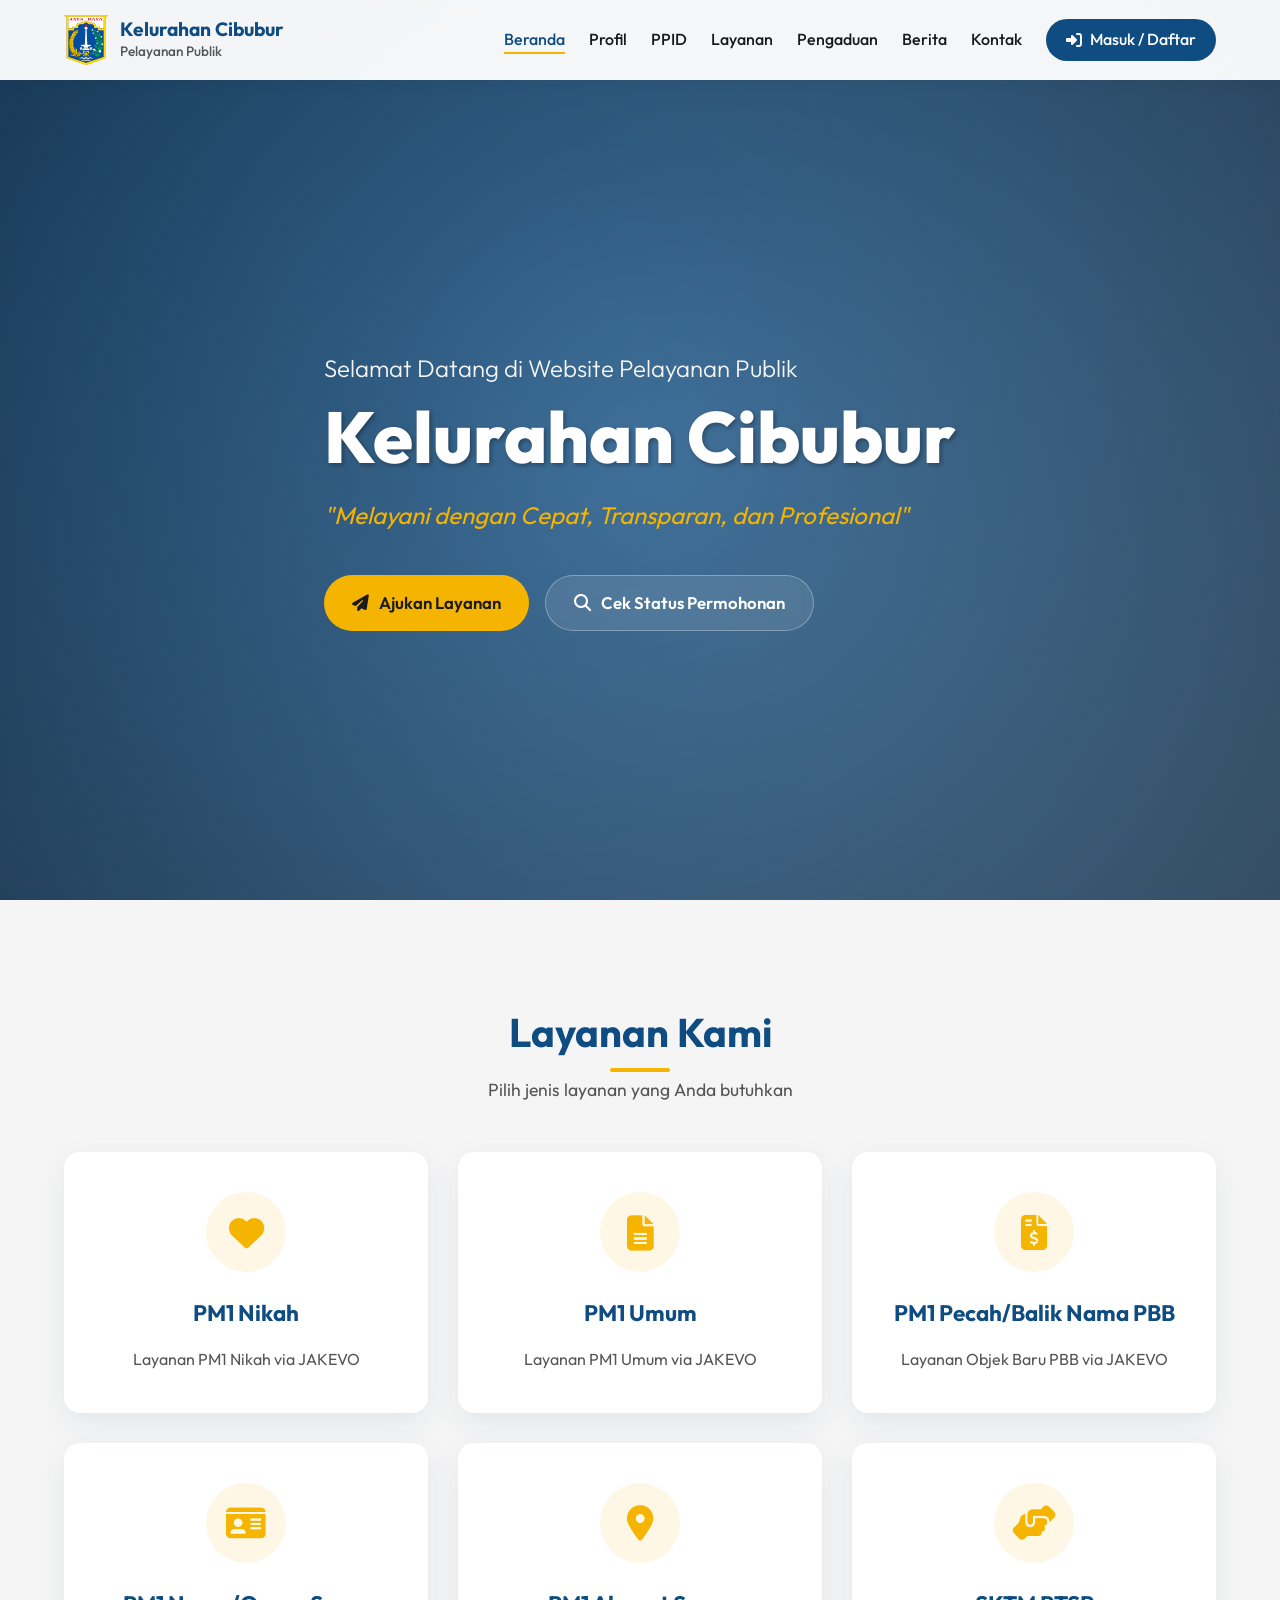
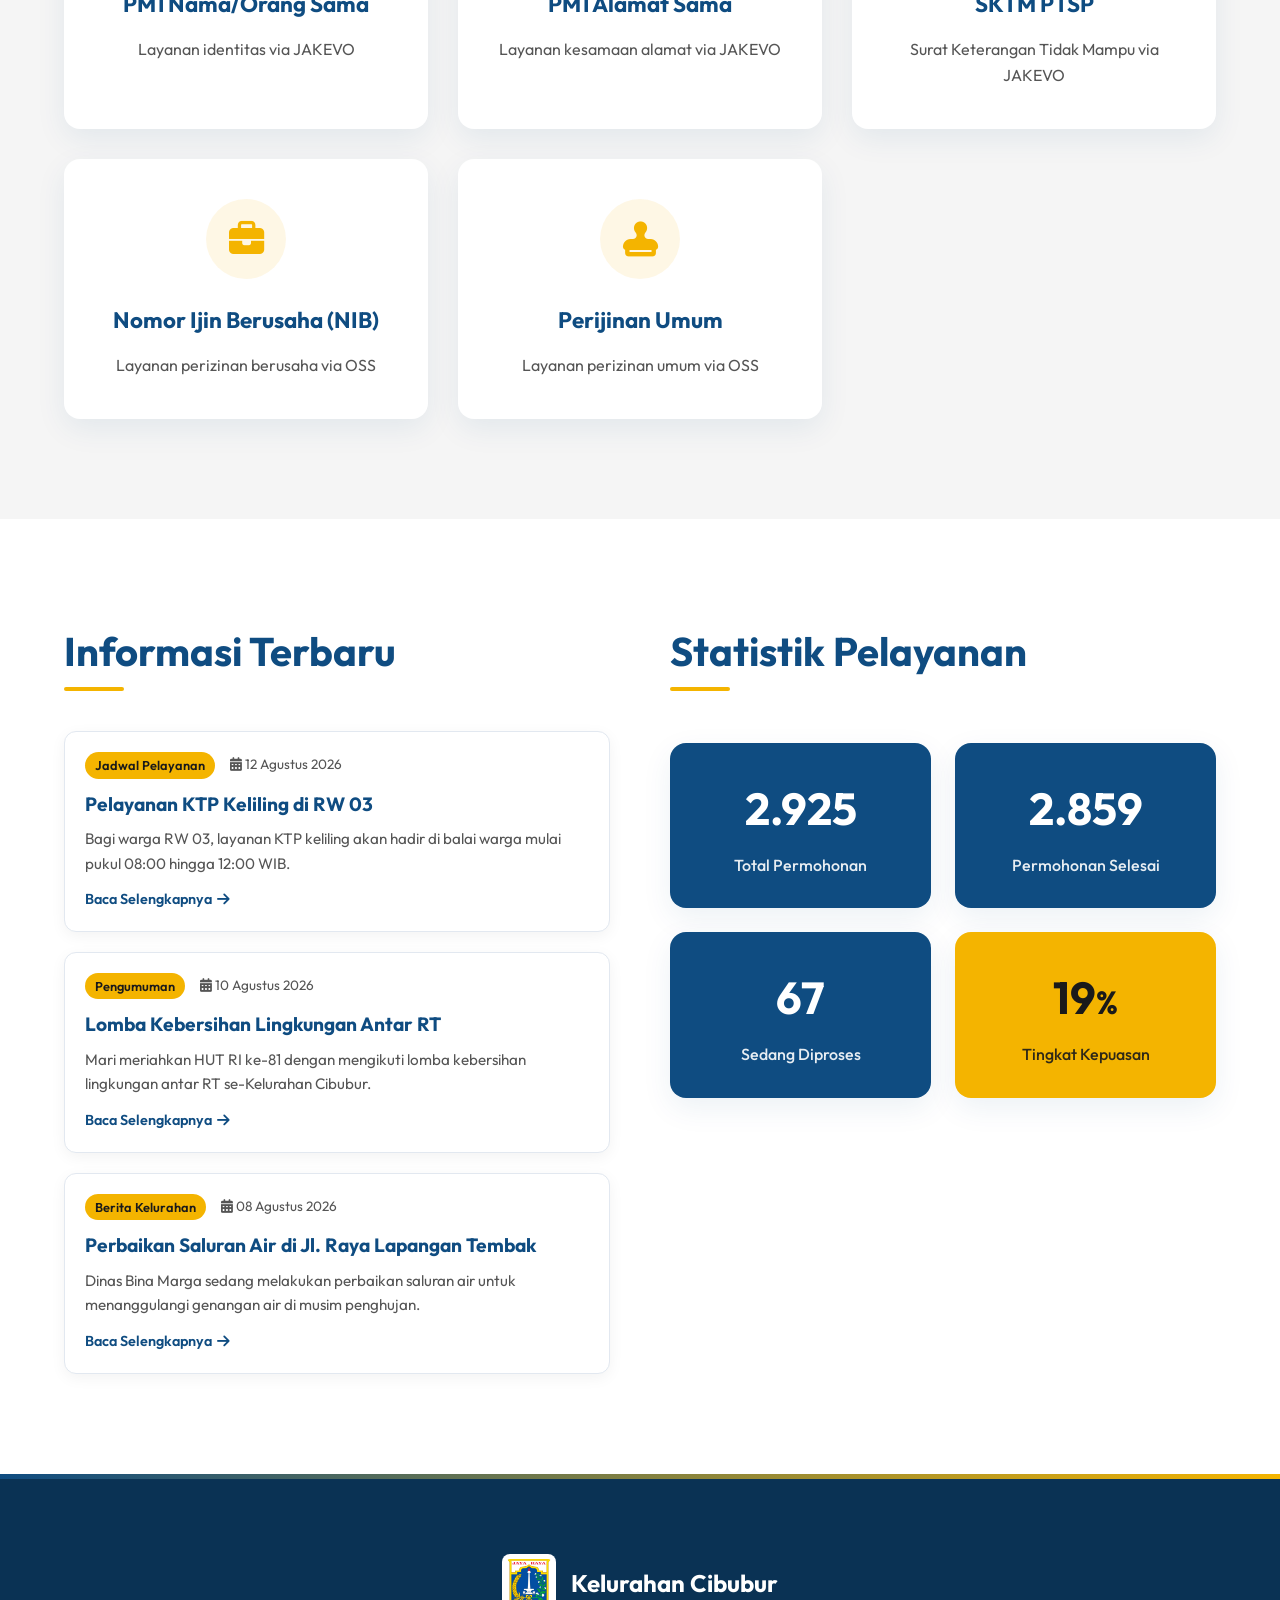
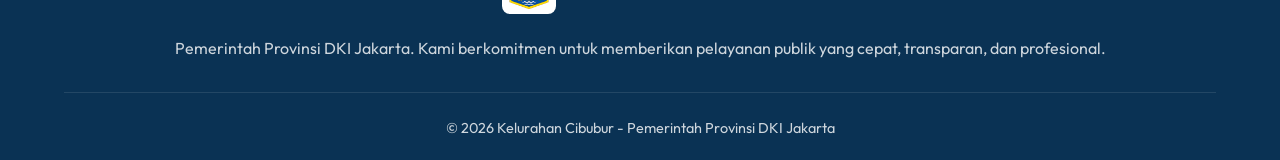
==== commit 2bab02a1: "push final?" ====
--- a/index.html
+++ b/index.html
@@ -40,9 +40,9 @@
                     <li><a href="profil.html">Profil</a></li>
                     <li><a href="ppid.html">PPID</a></li>
                     <li><a href="#layanan">Layanan</a></li>
-                    <li><a href="#pengaduan">Pengaduan</a></li>
+                    <li><a href="pengaduan.html">Pengaduan</a></li>
                     <li><a href="#berita">Berita</a></li>
-                    <li><a href="#kontak">Kontak</a></li>
+                    <li><a href="kontak.html">Kontak</a></li>
                     <li class="nav-login-item"><a href="login.html" class="btn-login-nav"><i class="fas fa-sign-in-alt"></i> Masuk / Daftar</a></li>
                 </ul>
             </nav>
@@ -177,36 +177,7 @@
                         transparan, dan profesional.</p>
                 </div>
 
-                <div class="footer-contact">
-                    <h3>Hubungi Kami</h3>
-                    <ul class="contact-list">
-                        <li>
-                            <i class="fas fa-map-marker-alt"></i>
-                            <span>Jl. Raya Lapangan Tembak, Cibubur, Jakarta Timur, DKI Jakarta</span>
-                        </li>
-                        <li>
-                            <i class="fas fa-phone-alt"></i>
-                            <span>(+62) 8219-6541-862</span>
-                        </li>
-                        <li>
-                            <i class="fas fa-envelope"></i>
-                            <span>kel_cibubur.jakarta.go.id</span>
-                        </li>
-                    </ul>
                 </div>
-
-                <div class="footer-maps">
-                    <h3>Lokasi Kami</h3>
-                    <div class="map-container">
-                        <!-- Embed Google Maps Dummy for presentation -->
-                        <iframe
-                            src="https://maps.google.com/maps?q=Kantor+Kelurahan+Cibubur,+Jakarta+Timur&t=&z=15&ie=UTF8&iwloc=&output=embed"
-                            width="100%" height="150" style="border:0; border-radius: 8px;" allowfullscreen=""
-                            loading="lazy" referrerpolicy="no-referrer-when-downgrade"></iframe>
-                    </div>
-                </div>
-
-            </div>
 
             <div class="footer-bottom">
                 <p>&copy; 2026 Kelurahan Cibubur - Pemerintah Provinsi DKI Jakarta</p>
@@ -218,4 +189,4 @@
     <script src="berita.js"></script>
 </body>
 
-</html>+</html>
--- a/style.css
+++ b/style.css
@@ -555,10 +555,10 @@
 }
 
 .footer-grid {
-    display: grid;
-    grid-template-columns: 1.5fr 1fr 1fr;
-    gap: 50px;
-    margin-bottom: 50px;
+    display: flex;
+    justify-content: center;
+    text-align: center;
+    margin-bottom: 30px;
 }
 
 .footer-about p {
@@ -569,6 +569,7 @@
 .footer-logo {
     display: flex;
     align-items: center;
+    justify-content: center;
     gap: 15px;
 }
 
@@ -670,6 +671,19 @@
         align-items: center;
         gap: 20px;
     }
+    
+    .nav-login-item {
+        width: 100%;
+        text-align: center;
+        padding: 0 20px;
+        box-sizing: border-box;
+    }
+    
+    .btn-login-nav {
+        display: block;
+        width: 100%;
+        text-align: center;
+    }
 }
 
 @media (max-width: 480px) {
--- a/berita.css
+++ b/berita.css
@@ -4,6 +4,16 @@
     padding: 130px 0 60px;
     text-align: center;
     color: var(--text-light);
+}
+
+.page-header h2 {
+    font-size: 2.5rem;
+    margin-bottom: 10px;
+}
+
+.page-header p {
+    color: var(--secondary-color);
+    font-size: 1.1rem;
 }
 
 .berita-section {
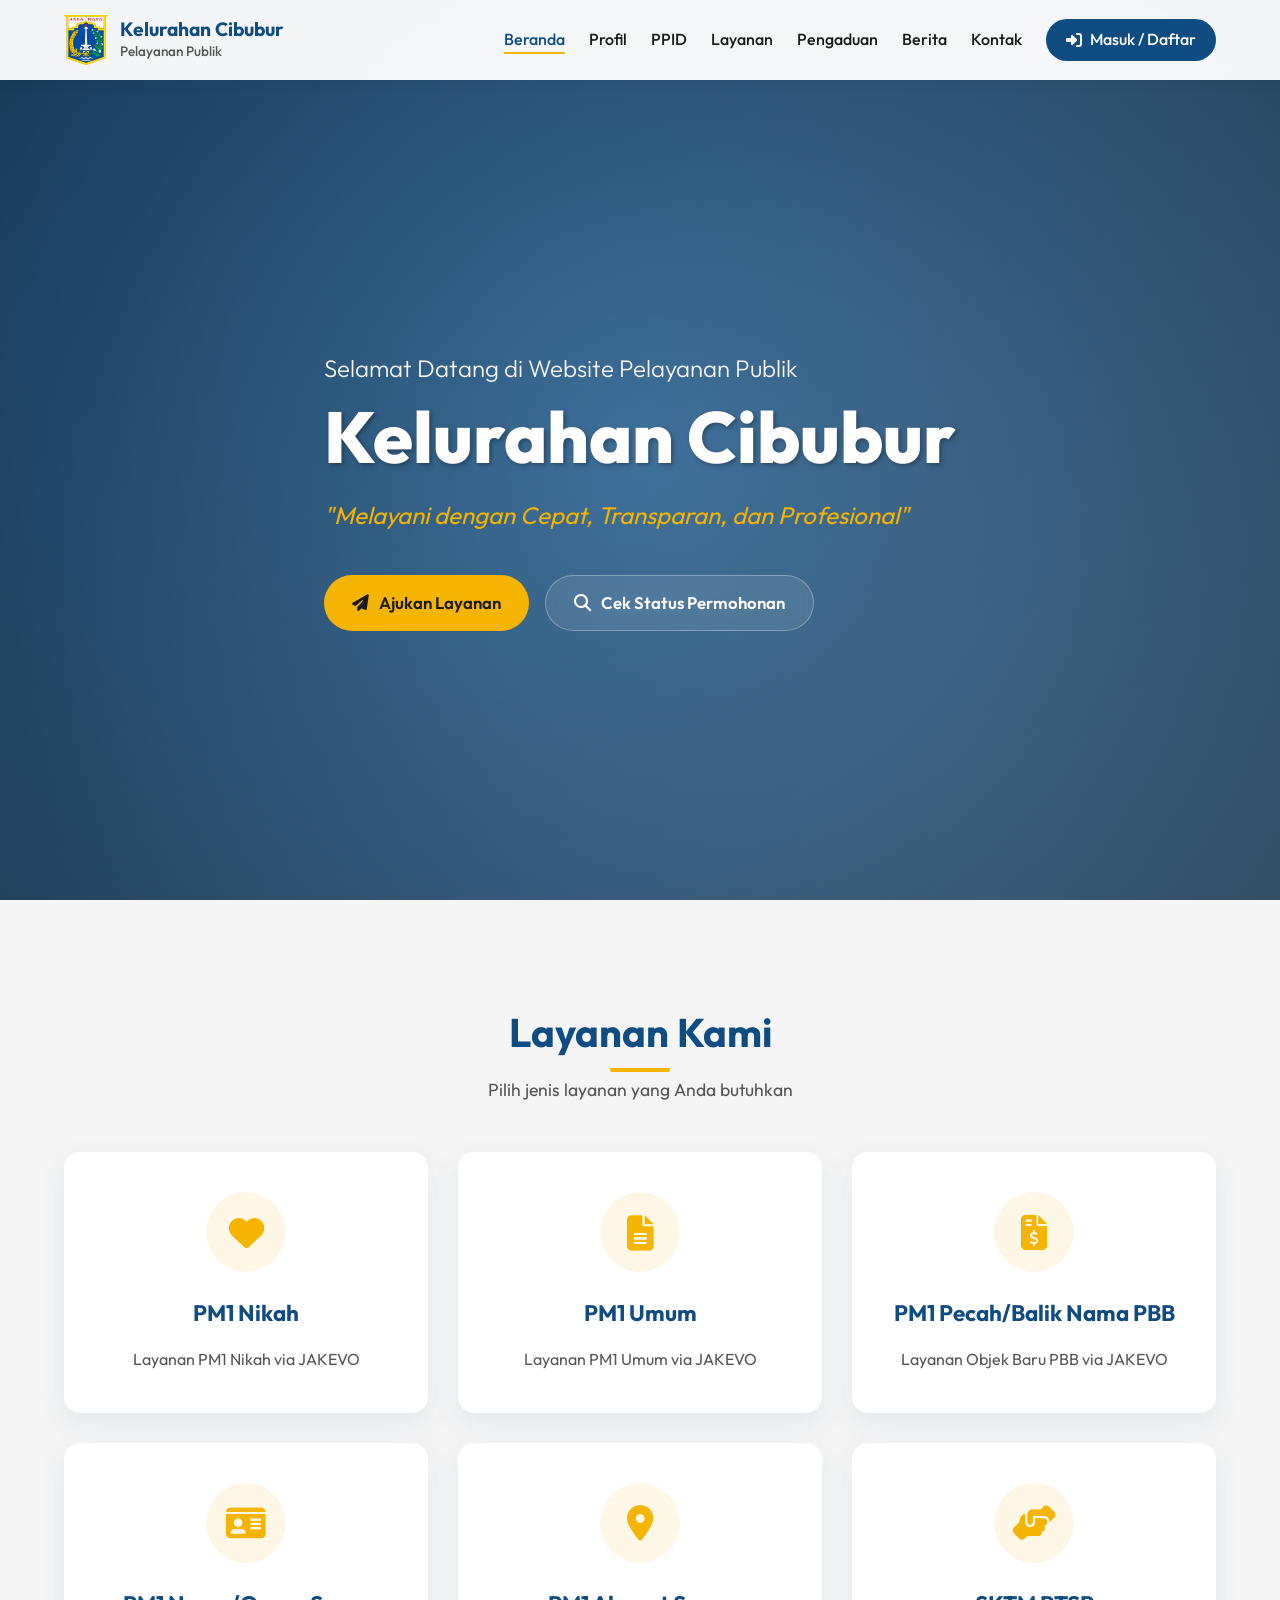
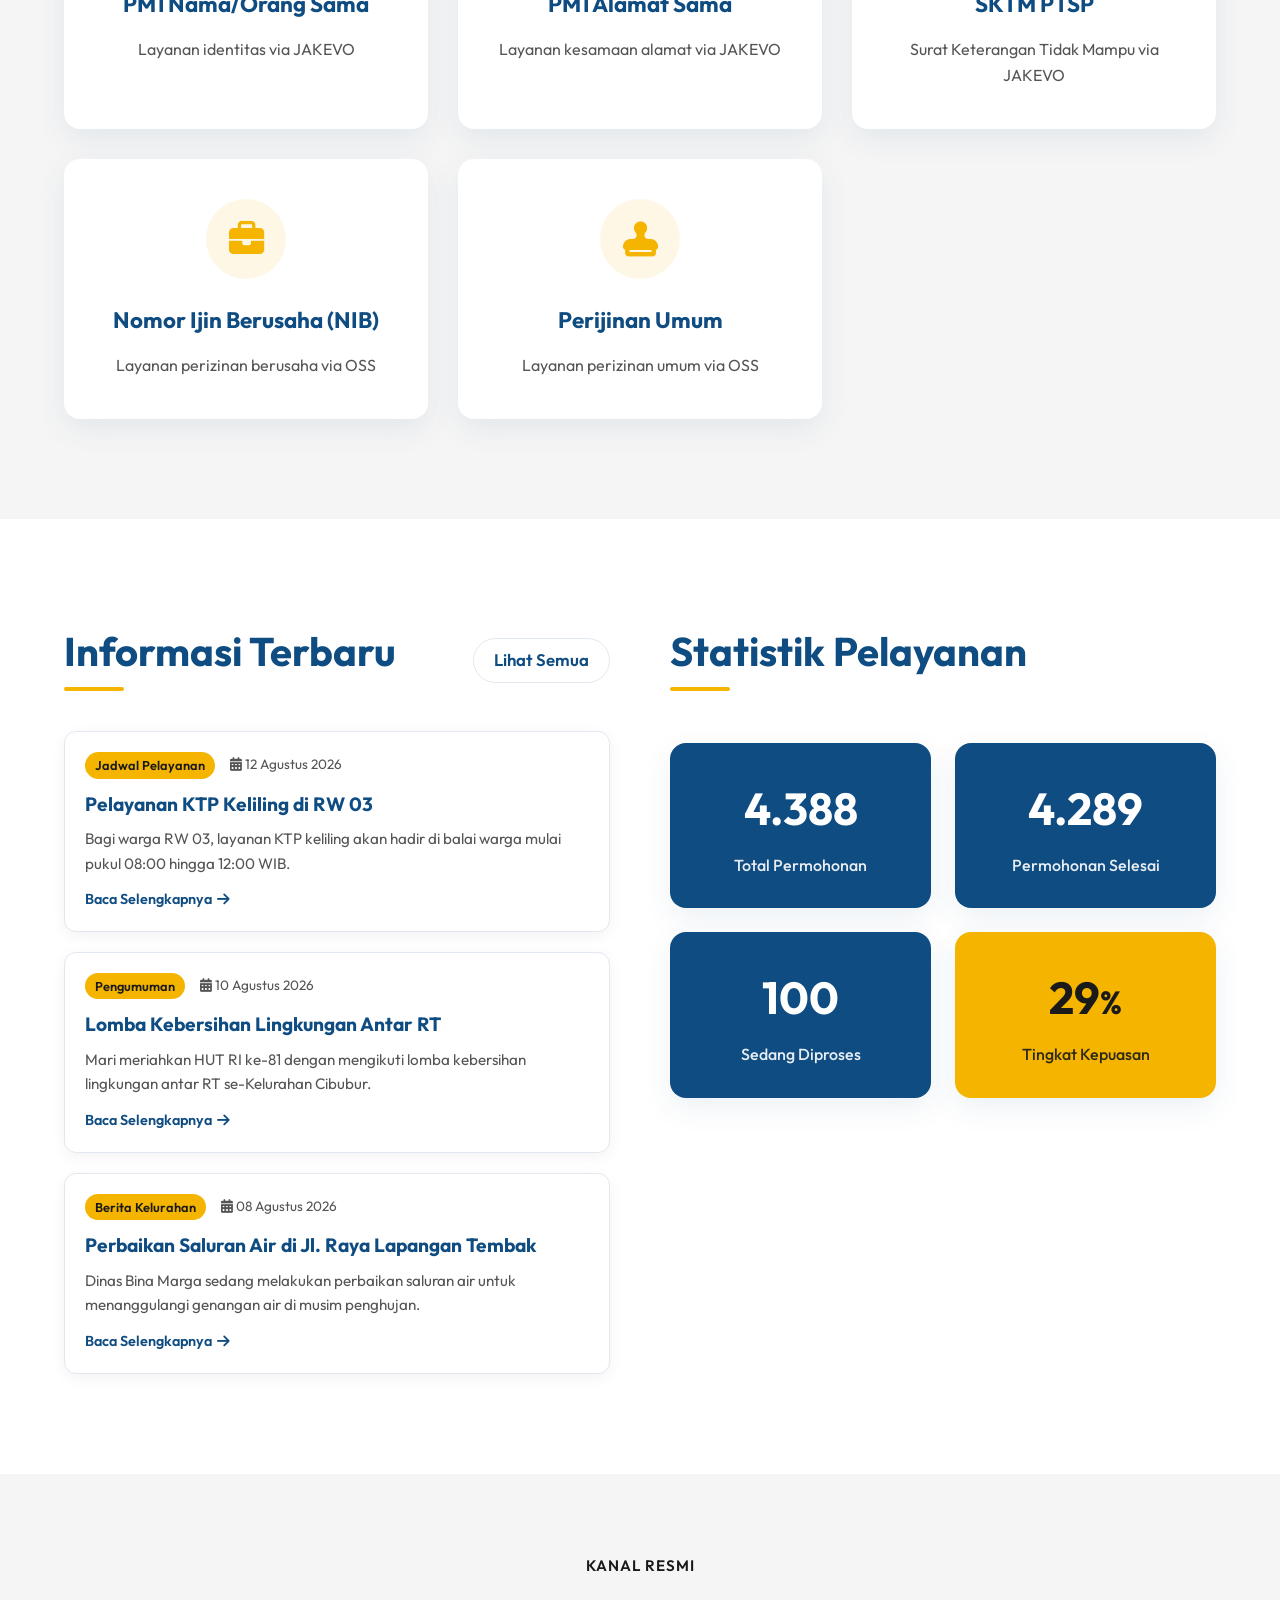
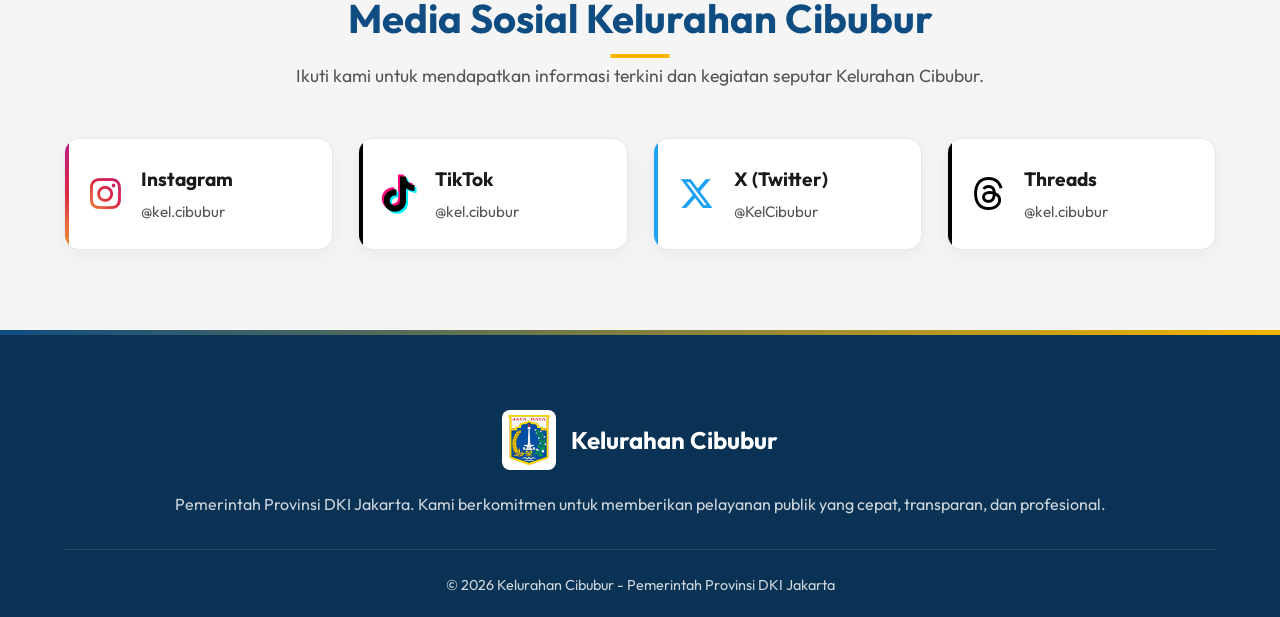
==== commit 96903bb4: "2" ====
--- a/index.html
+++ b/index.html
@@ -11,7 +11,7 @@
     <link rel="preconnect" href="https://fonts.gstatic.com" crossorigin>
     <link href="https://fonts.googleapis.com/css2?family=Outfit:wght@300;400;500;600;700;800&display=swap"
         rel="stylesheet">
-    <link rel="stylesheet" href="https://cdnjs.cloudflare.com/ajax/libs/font-awesome/6.4.0/css/all.min.css">
+    <link rel="stylesheet" href="https://cdnjs.cloudflare.com/ajax/libs/font-awesome/6.5.1/css/all.min.css">
     <link rel="stylesheet" href="style.css">
     <link rel="stylesheet" href="berita.css">
     <link rel="icon" type="image/webp" href="image/Pemprov DKI Jakarta.webp">
@@ -163,6 +163,55 @@
         </div>
     </section>
 
+    <!-- Media Sosial Section -->
+    <section class="sosmed-section">
+        <div class="container">
+            <div class="section-header">
+                <span class="subtitle">Kanal Resmi</span>
+                <h2>Media Sosial Kelurahan Cibubur</h2>
+                <p>Ikuti kami untuk mendapatkan informasi terkini dan kegiatan seputar Kelurahan Cibubur.</p>
+            </div>
+            
+            <div class="sosmed-grid">
+                <a href="https://www.instagram.com/kel.cibubur?utm_source=ig_web_button_share_sheet&igsh=ZDNlZDc0MzIxNw==" target="_blank" class="sosmed-card instagram">
+                    <div class="sosmed-icon"><i class="fab fa-instagram"></i></div>
+                    <div class="sosmed-info">
+                        <h3>Instagram</h3>
+                        <p>@kel.cibubur</p>
+                    </div>
+                    <div class="sosmed-arrow"><i class="fas fa-arrow-right"></i></div>
+                </a>
+                
+                <a href="https://www.tiktok.com/@kel.cibubur?is_from_webapp=1&sender_device=pc" target="_blank" class="sosmed-card tiktok">
+                    <div class="sosmed-icon"><i class="fab fa-tiktok"></i></div>
+                    <div class="sosmed-info">
+                        <h3>TikTok</h3>
+                        <p>@kel.cibubur</p>
+                    </div>
+                    <div class="sosmed-arrow"><i class="fas fa-arrow-right"></i></div>
+                </a>
+                
+                <a href="https://x.com/KelCibubur?s=20" target="_blank" class="sosmed-card x-twitter">
+                    <div class="sosmed-icon"><i class="fab fa-x-twitter"></i></div>
+                    <div class="sosmed-info">
+                        <h3>X (Twitter)</h3>
+                        <p>@KelCibubur</p>
+                    </div>
+                    <div class="sosmed-arrow"><i class="fas fa-arrow-right"></i></div>
+                </a>
+                
+                <a href="https://www.threads.com/@kel.cibubur?hl=id" target="_blank" class="sosmed-card threads">
+                    <div class="sosmed-icon"><i class="fab fa-threads"></i></div>
+                    <div class="sosmed-info">
+                        <h3>Threads</h3>
+                        <p>@kel.cibubur</p>
+                    </div>
+                    <div class="sosmed-arrow"><i class="fas fa-arrow-right"></i></div>
+                </a>
+            </div>
+        </div>
+    </section>
+
     <!-- Footer & Kontak -->
     <footer class="footer" id="kontak">
         <div class="container">
--- a/style.css
+++ b/style.css
@@ -52,6 +52,16 @@
 
 .section-header.align-left {
     text-align: left;
+}
+
+.section-header .subtitle {
+    display: block;
+    font-size: 0.95rem;
+    font-weight: 600;
+    color: var(--text-dark);
+    text-transform: uppercase;
+    letter-spacing: 1px;
+    margin-bottom: 8px;
 }
 
 .section-header h2 {
@@ -535,6 +545,101 @@
 }
 
 
+/* Media Sosial Section */
+.sosmed-section {
+    padding: 80px 0;
+    background-color: var(--bg-light);
+}
+
+.sosmed-grid {
+    display: grid;
+    grid-template-columns: repeat(auto-fit, minmax(250px, 1fr));
+    gap: 25px;
+    margin-top: 40px;
+}
+
+.sosmed-card {
+    display: flex;
+    align-items: center;
+    background-color: white;
+    border-radius: 15px;
+    padding: 25px;
+    text-decoration: none;
+    box-shadow: 0 5px 20px rgba(0,0,0,0.05);
+    border: 1px solid var(--border-color);
+    transition: var(--transition);
+    position: relative;
+    overflow: hidden;
+}
+
+.sosmed-card::before {
+    content: '';
+    position: absolute;
+    top: 0;
+    left: 0;
+    width: 4px;
+    height: 100%;
+    transition: var(--transition);
+}
+
+.sosmed-card.instagram::before { background: linear-gradient(45deg, #f09433 0%, #e6683c 25%, #dc2743 50%, #cc2366 75%, #bc1888 100%); }
+.sosmed-card.tiktok::before { background: #000000; }
+.sosmed-card.x-twitter::before { background: #1DA1F2; }
+.sosmed-card.threads::before { background: #000000; }
+
+.sosmed-card:hover {
+    transform: translateY(-5px);
+    box-shadow: 0 10px 25px rgba(0,0,0,0.1);
+}
+
+.sosmed-card:hover.instagram { border-color: #dc2743; }
+.sosmed-card:hover.tiktok { border-color: #000000; }
+.sosmed-card:hover.x-twitter { border-color: #1DA1F2; }
+.sosmed-card:hover.threads { border-color: #000000; }
+
+.sosmed-icon {
+    font-size: 2.2rem;
+    margin-right: 20px;
+    color: var(--text-dark);
+    transition: var(--transition);
+}
+
+.sosmed-card.instagram .sosmed-icon {
+    background: -webkit-linear-gradient(45deg, #f09433 0%, #e6683c 25%, #dc2743 50%, #cc2366 75%, #bc1888 100%);
+    -webkit-background-clip: text;
+    -webkit-text-fill-color: transparent;
+}
+.sosmed-card.tiktok .sosmed-icon { color: #000000; text-shadow: 2px 2px 0px #00f2fe, -2px -2px 0px #fe0979; }
+.sosmed-card.x-twitter .sosmed-icon { color: #1DA1F2; }
+.sosmed-card.threads .sosmed-icon { color: #000000; }
+
+.sosmed-info h3 {
+    font-size: 1.2rem;
+    color: var(--text-dark);
+    margin-bottom: 5px;
+}
+
+.sosmed-info p {
+    font-size: 0.95rem;
+    color: var(--text-muted);
+}
+
+.sosmed-arrow {
+    margin-left: auto;
+    font-size: 1.2rem;
+    color: var(--text-muted);
+    opacity: 0;
+    transform: translateX(-15px);
+    transition: var(--transition);
+}
+
+.sosmed-card:hover .sosmed-arrow {
+    opacity: 1;
+    transform: translateX(0);
+    color: var(--primary-color);
+}
+
+
 /* --- Footer --- */
 .footer {
     background-color: #0A3254; /* Darker variant of primary */
